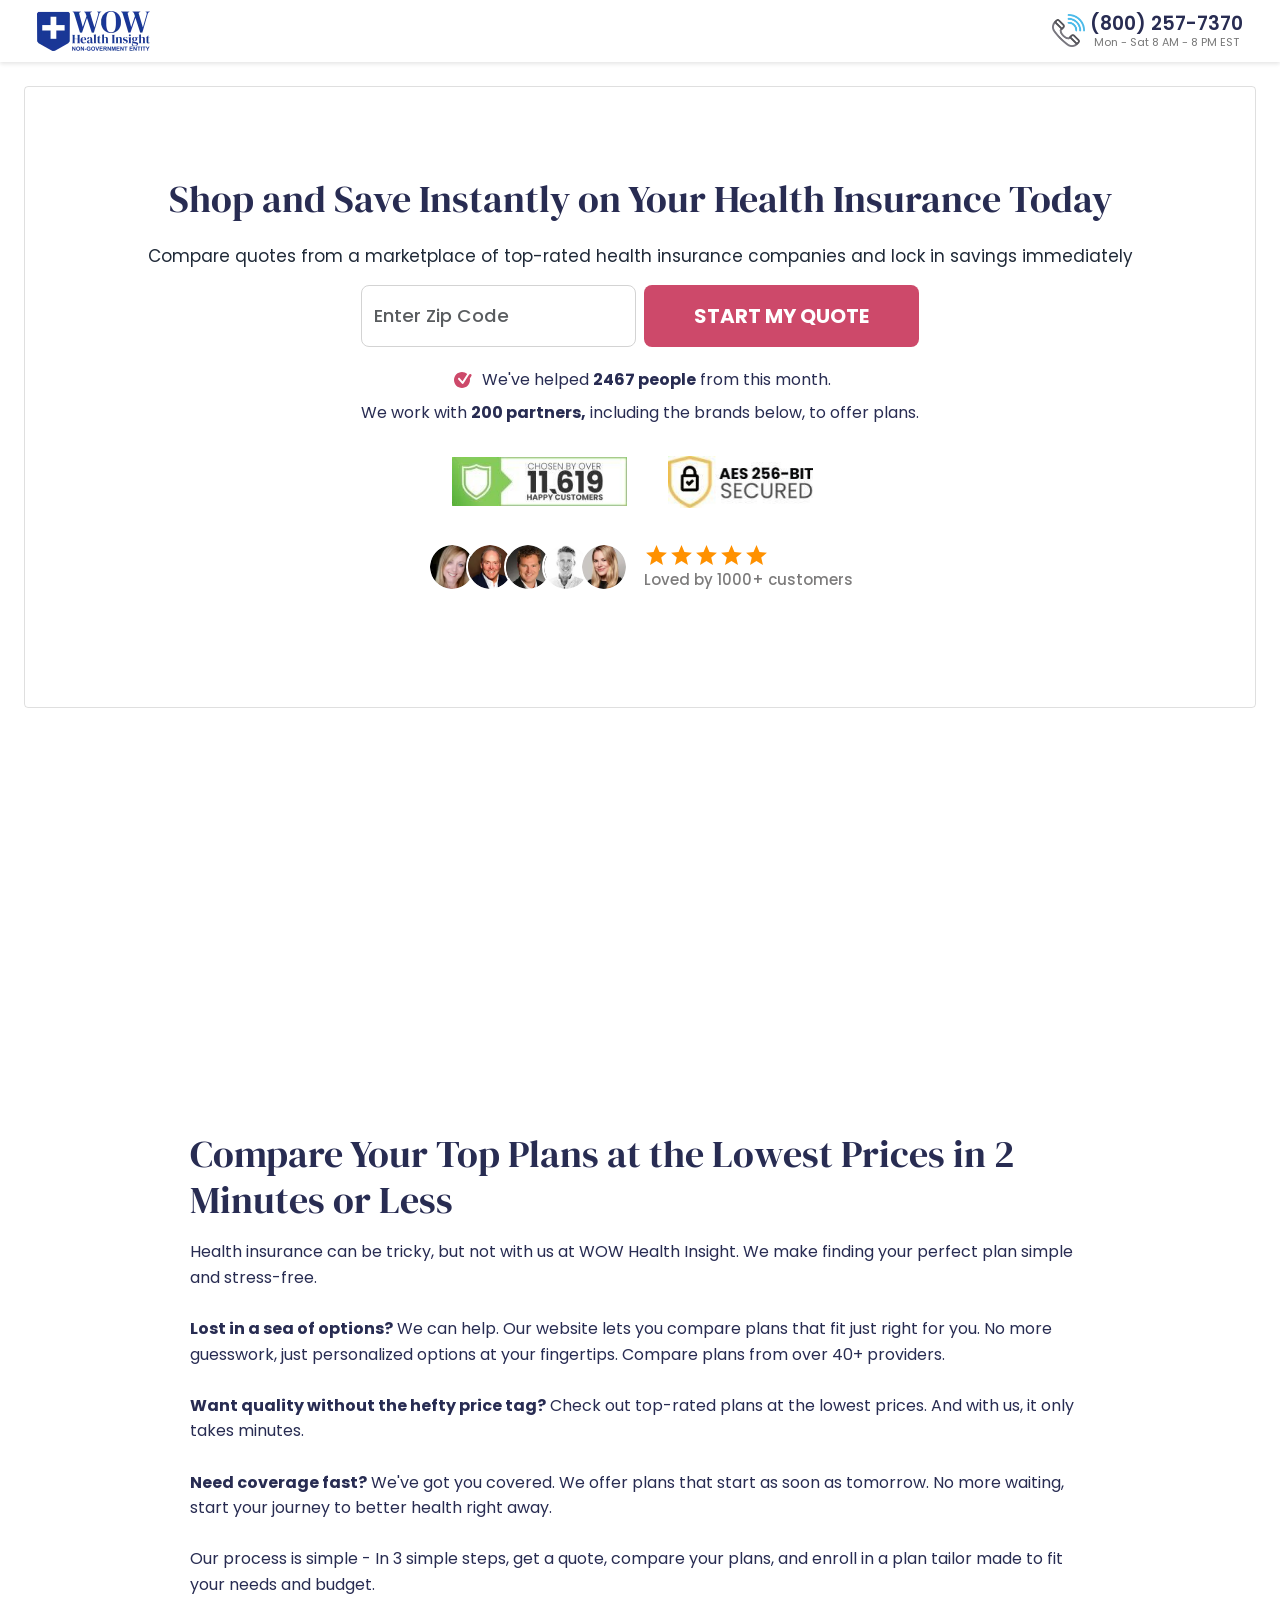
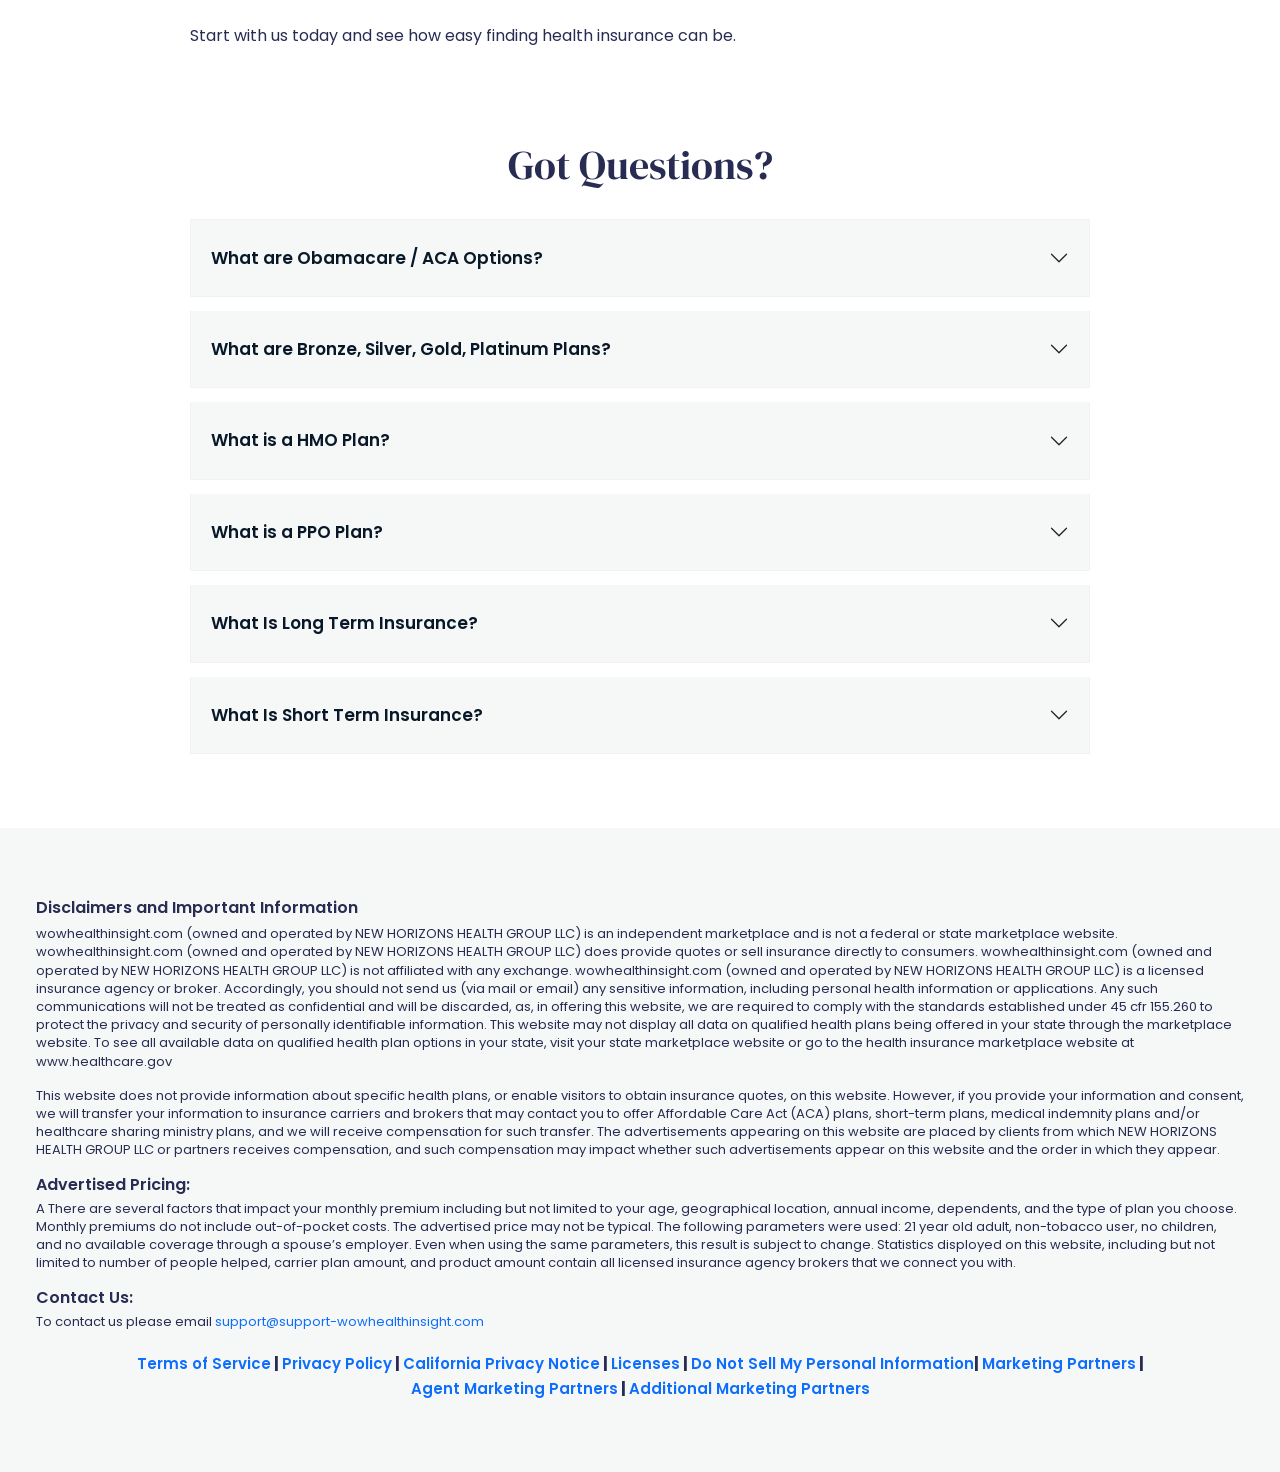
==== index.html @ 087c418a "updated mobile deisgn" ====
<!DOCTYPE html>
<html class="no-js" lang="">
  <head>
    <meta charset="utf-8" />
    <meta http-equiv="x-ua-compatible" content="ie=edge" />
    <title>Wow Health Insight</title>
    <meta name="description" content="" />
    <meta name="viewport" content="width=device-width, initial-scale=1" />
    <!-- Favicons -->
    <link rel="icon" type="image/x-icon" href="/images/favicon.webp" />
    <link href="/images/favicon.webp" rel="apple-touch-icon" />
    <!-- <base href="/"> -->

    <link
      href="https://cdn.jsdelivr.net/npm/bootstrap@5.3.0/dist/css/bootstrap.min.css"
      rel="stylesheet"
      integrity="sha384-9ndCyUaIbzAi2FUVXJi0CjmCapSmO7SnpJef0486qhLnuZ2cdeRhO02iuK6FUUVM"
      crossorigin="anonymous"
    />
    <link rel="stylesheet" href="./assets/css/bootstrap.min.css" />
    <link rel="stylesheet" href="./style4_minified.css" />
    <link rel="preconnect" href="https://fonts.googleapis.com" />
    <link rel="preconnect" href="https://fonts.gstatic.com" crossorigin />

    <link href="https://fonts.cdnfonts.com/css/montserrat" rel="stylesheet" />

    <style>
      .bg-light {
        background-color: #f6f8f7 !important;
      }
      .border-s-light {
        border: 1px solid rgba(0, 0, 0, 0.125);
        border-radius: 0.25rem !important;
      }
      #zipcode {
        font-size: 1.15rem;
      }
    </style>

    <script>
      (function (w, d, s, l, i) {
        w[l] = w[l] || [];
        w[l].push({ "gtm.start": new Date().getTime(), event: "gtm.js" });
        var f = d.getElementsByTagName(s)[0],
          j = d.createElement(s),
          dl = l != "dataLayer" ? "&l=" + l : "";
        j.async = true;
        j.src = "https://www.googletagmanager.com/gtm.js?id=" + i + dl;
        f.parentNode.insertBefore(j, f);
      })(window, document, "script", "dataLayer", "GTM-P7ZK2JB");
    </script>

    <script>
      var head = document.head;
      var script = document.createElement("script");
      script.type = "text/javascript";
      script.src =
        "https://t.wowhealthinsight.com/v1/lst/universal-script?ph=38334f4769723ac39348d829b8d0f9c703c3cbf5177397e4d1a3617d947b7907&tag=!clicked&ref_url=" +
        encodeURI(document.URL);
      head.appendChild(script);
    </script>
  </head>

  <body>
    <header class="nav-header">
      <div class="container-fluid">
        <div class="nav-logo">
          <img src="assets/img/logo/logo.webp" alt="" />
        </div>
        <!-- /.nav-logo -->

        <a href="tel:8002577370" class="phone-flex">
          <img
            src="assets/img/users/phone-call.webp"
            class="phon-logo"
            alt="phone"
          />
          <div class="clltxt">
            <span> (800) 257-7370 </span>
            <p>Mon - Sat 8 AM - 8 PM EST</p>
          </div>
          <!-- /.clltxt --> </a
        ><!-- /.phone-flex -->
      </div>
      <!-- /.container -->
    </header>
    <!-- /.nav-header -->

    <div
      class="alert alert-primary text-center mb-0 mobi-alrt"
      id="imagecheck"
      style="display: none"
    >
      <div class="row">
        <div class="col-md-12 col-sm-12">
          <span id="headlineimage"></span>
        </div>
        <div class="col-md-12 col-sm-12">
          <img
            id="providerimagealert"
            style="max-width: 150px; padding-top: 10px"
          />
        </div>
      </div>
    </div>
    <!-- /.alert -->

    <!-- Hero Section -->
    <div class="hero-area-wrapper">
      <section
        class="hero-area border-s-light m-4 sm:m-10 p-6 sm:p-10 rounded-2xl md:py-6 md:mt-4 md:mx-32"
      >
        <div class="container">
          <div class="col gx-0 align-items-center justify-content-center">
            <div class="col-lg-12">
              <div class="d-none">
                <div class="mob-google">
                  <div class="star-flex">
                    <svg
                      xmlns="http://www.w3.org/2000/svg"
                      xmlns:xlink="http://www.w3.org/1999/xlink"
                      aria-hidden="true"
                      role="img"
                      class="iconify iconify--ic"
                      width="100%"
                      height="100%"
                      preserveAspectRatio="xMidYMid meet"
                      viewBox="0 0 24 24"
                    >
                      <path
                        fill="currentColor"
                        d="M12 17.27L18.18 21l-1.64-7.03L22 9.24l-7.19-.61L12 2L9.19 8.63L2 9.24l5.46 4.73L5.82 21L12 17.27z"
                      ></path>
                    </svg>
                    <svg
                      xmlns="http://www.w3.org/2000/svg"
                      xmlns:xlink="http://www.w3.org/1999/xlink"
                      aria-hidden="true"
                      role="img"
                      class="iconify iconify--ic"
                      width="100%"
                      height="100%"
                      preserveAspectRatio="xMidYMid meet"
                      viewBox="0 0 24 24"
                    >
                      <path
                        fill="currentColor"
                        d="M12 17.27L18.18 21l-1.64-7.03L22 9.24l-7.19-.61L12 2L9.19 8.63L2 9.24l5.46 4.73L5.82 21L12 17.27z"
                      ></path>
                    </svg>
                    <svg
                      xmlns="http://www.w3.org/2000/svg"
                      xmlns:xlink="http://www.w3.org/1999/xlink"
                      aria-hidden="true"
                      role="img"
                      class="iconify iconify--ic"
                      width="100%"
                      height="100%"
                      preserveAspectRatio="xMidYMid meet"
                      viewBox="0 0 24 24"
                    >
                      <path
                        fill="currentColor"
                        d="M12 17.27L18.18 21l-1.64-7.03L22 9.24l-7.19-.61L12 2L9.19 8.63L2 9.24l5.46 4.73L5.82 21L12 17.27z"
                      ></path>
                    </svg>
                    <svg
                      xmlns="http://www.w3.org/2000/svg"
                      xmlns:xlink="http://www.w3.org/1999/xlink"
                      aria-hidden="true"
                      role="img"
                      class="iconify iconify--ic"
                      width="100%"
                      height="100%"
                      preserveAspectRatio="xMidYMid meet"
                      viewBox="0 0 24 24"
                    >
                      <path
                        fill="currentColor"
                        d="M12 17.27L18.18 21l-1.64-7.03L22 9.24l-7.19-.61L12 2L9.19 8.63L2 9.24l5.46 4.73L5.82 21L12 17.27z"
                      ></path>
                    </svg>
                    <svg
                      xmlns="http://www.w3.org/2000/svg"
                      xmlns:xlink="http://www.w3.org/1999/xlink"
                      aria-hidden="true"
                      role="img"
                      class="iconify iconify--ic"
                      width="100%"
                      height="100%"
                      preserveAspectRatio="xMidYMid meet"
                      viewBox="0 0 24 24"
                    >
                      <path
                        fill="currentColor"
                        d="M12 17.27L18.18 21l-1.64-7.03L22 9.24l-7.19-.61L12 2L9.19 8.63L2 9.24l5.46 4.73L5.82 21L12 17.27z"
                      ></path>
                    </svg>
                  </div>
                  <!-- /.star-flex -->
                  <p>Top Level Service</p>
                </div>
                <!-- /.mob-google -->
              </div>
              <!-- /.d-lg-none -->

              <div class="hero-left">
                <h1 id="headerText" class="text-center"></h1>

                <p class="sub-text text-center" id="subHeader"></p>

                <form
                  onSubmit="return false;"
                  class="col-md-6 col-sm-12D mx-auto"
                >
                  <div class="form-con rounded">
                    <input
                      type="text"
                      class="form-control input-fil"
                      placeholder="Enter Zip Code"
                      id="zipcode"
                    />
                    <button class="btn-action" type="button" id="button1">
                      <span class="desktop-only"> START MY QUOTE </span>
                      <span class="mobile-only"> Lock in Savings Today </span>
                      <svg
                        class="mobile-only"
                        width="24"
                        height="24"
                        viewBox="0 0 24 24"
                        fill="none"
                        xmlns="http://www.w3.org/2000/svg"
                      >
                        <path
                          d="M9 18L15 12L9 6"
                          stroke="#fff"
                          stroke-width="2"
                          stroke-linecap="round"
                          stroke-linejoin="round"
                        ></path>
                      </svg>
                    </button>
                  </div>
                  <!-- /.form-con -->
                </form>
                <div class="mobile-only text-center">
                  <p class="mb-3" style="font-size: 17px; font-weight: 500">
                    speak directly with a licensed agent
                  </p>
                  <a
                    class="globalFooter__telephoneNum w-100"
                    href="tel:8002577370"
                    style="max-width: 100%; background: #e67f38"
                  >
                    <svg
                      class="globalFooter__phoneCallIcon"
                      width="24"
                      height="25"
                      viewBox="0 0 24 25"
                      fill="white"
                      xmlns="http://www.w3.org/2000/svg"
                    >
                      <g clip-path="url(#clip0_1672_1533)">
                        <path
                          d="M8.22976 5.72673C8.70273 6.53527 8.6757 6.85868 8.00003 7.50551C7.44597 8.04453 6.79733 8.51618 6.22976 9.04173C5.41895 9.79636 5.28381 10.1871 5.81084 11.1574C6.29733 12.0737 6.86489 12.9901 7.5676 13.7447C9.40543 15.766 11.5271 17.4909 13.8514 18.9597C14.7703 19.5392 15.1622 19.4583 15.8649 18.6229C16.3108 18.0973 16.7298 17.5313 17.1757 17.0058C17.8514 16.2107 18.2568 16.1434 19.1487 16.6689C20.4595 17.437 21.7838 18.2051 23.0811 18.9732C24.0676 19.5527 24.1757 19.8626 23.7568 20.9407C22.8784 23.245 20.3379 24.8486 17.7973 24.7138C15.5406 24.606 13.5271 23.7436 11.6352 22.5982C7.66219 20.186 4.28381 17.1405 2.02706 13.017C1.10814 11.3326 0.500029 9.54032 0.12165 7.66722C-0.37835 5.10686 0.689218 3.23375 2.6757 1.77839C3.28381 1.3337 3.09462 1.46845 3.86489 0.915953C4.35138 0.565588 5.16219 0.71382 5.55408 1.34717C8.22976 5.72673 8.22976 5.72673 8.22976 5.72673Z"
                        ></path>
                      </g>
                      <defs>
                        <clipPath id="clip0_1672_1533">
                          <rect
                            width="24"
                            height="24"
                            fill="white"
                            transform="translate(0 0.727295)"
                          ></rect>
                        </clipPath>
                      </defs>
                    </svg>
                    <span class="js-medicare-swap-inline" style="display: none"
                      >1&nbsp;</span
                    >
                    (800) 257-7370
                  </a>
                </div>

                <div class="desktop-only text-center">
                  <div
                    class="d-flex flex-column justify-content-center align-items-center gap-2 md-gap-0 mt-2 mb-2 md-mt-8"
                  >
                    <div
                      class="d-flex justify-content-center align-items-center gap-2"
                    >
                      <svg
                        xmlns="http://www.w3.org/2000/svg"
                        x="0px"
                        y="0px"
                        width="24"
                        height="24"
                        viewBox="0 0 72 72"
                      >
                        <path
                          d="M62.991,18.668c1.854,1.2,2.386,3.677,1.186,5.531l-4.642,7.173C59.829,32.872,60,34.415,60,36	c0,13.25-10.75,24-24,24S12,49.25,12,36s10.75-24,24-24c5.99,0,11.46,2.2,15.67,5.83L37.48,39.76l-8.15-9.33	c-1.09-1.25-2.98-1.38-4.23-0.29c-1.25,1.09-1.38,2.98-0.29,4.23l10.76,12.34c0.58,0.65,1.4,1.03,2.26,1.03	c0.08,0,0.15-0.01,0.22-0.01c0.94-0.07,1.79-0.57,2.3-1.36l17.11-26.516C58.66,17.998,61.135,17.467,62.991,18.668z"
                          fill="#CD496A"
                        ></path>
                      </svg>
                      <span class="md-block mobile-size">
                        We've helped <b>2467 people</b> from this month.
                      </span>
                    </div>
                    <div class="d-md-block d-lg-block d-none">
                      <p>
                        We work with
                        <b class="text-gray-800">200 partners,</b> including the
                        brands below, to offer plans.
                      </p>
                    </div>
                  </div>

                  <!-- /.single-flex -->
                </div>
                <!-- /.why-ch -->

                <!-- /.avatar-flex -->
              </div>
              <!-- /.hero-left -->
            </div>
            <!-- /.col-lg-6 -->

            <div class="col-lg-12 mt-3 d-block container-view" style="">
              <div class="row gy-2 px-10 justify-content-center">
                <div class="col-md-3 col-sm-6 mobile-view">
                  <div class="simple-card">
                    <div
                      onclick="openQuestionPage()"
                      class="card-single cursor-pointer"
                    >
                      <img src="./images/hero/badge-1.jpeg" alt="" />
                    </div>
                  </div>
                </div>
                <!-- /.col-lg-6 -->
                <div class="col-md-3 col-sm-6 mobile-view">
                  <div class="simple-card">
                    <div
                      onclick="openQuestionPage()"
                      class="card-single cursor-pointer"
                    >
                      <img src="./images/hero/badge-2.jpeg" alt="" />
                    </div>
                  </div>
                </div>
                <!-- /.col-lg-6 -->
                <!-- <div class="col-md-3 col-sm-4 mobile-view">
                <div class="simple-card">
                  <div
                    onclick="openQuestionPage()"
                    class="card-single cursor-pointer"
                  >
                    <img src="assets/img/hero/united.webp" alt="" />
                  </div>
                </div>
              </div> -->
                <!-- /.col-lg-6 -->
                <!-- <div class="col-md-3 col-sm-4 mobile-view">
                <div class="simple-card">
                  <div
                    onclick="openQuestionPage()"
                    class="card-single cursor-pointer"
                  >
                    <img src="assets/img/hero/cigna-logo.svg" alt="" />
                  </div>
                </div>
              </div> -->
                <!-- /.col-lg-6 -->
              </div>
              <!-- /.row -->
            </div>
            <div class="avatar-flex">
              <div class="avatar-img">
                <img src="assets/img/users/1.webp" alt="" />
                <img src="assets/img/users/2.webp" alt="" />
                <img src="assets/img/users/3.webp" alt="" />
                <img src="assets/img/users/4.webp" alt="" />
                <img src="assets/img/users/5.webp" alt="" />
              </div>
              <!-- /.avatar-img -->
              <div class="rate-flex">
                <div class="star-flex">
                  <svg
                    xmlns="http://www.w3.org/2000/svg"
                    xmlns:xlink="http://www.w3.org/1999/xlink"
                    aria-hidden="true"
                    role="img"
                    class="iconify iconify--ic"
                    width="100%"
                    height="100%"
                    preserveAspectRatio="xMidYMid meet"
                    viewBox="0 0 24 24"
                  >
                    <path
                      fill="currentColor"
                      d="M12 17.27L18.18 21l-1.64-7.03L22 9.24l-7.19-.61L12 2L9.19 8.63L2 9.24l5.46 4.73L5.82 21L12 17.27z"
                    ></path>
                  </svg>
                  <svg
                    xmlns="http://www.w3.org/2000/svg"
                    xmlns:xlink="http://www.w3.org/1999/xlink"
                    aria-hidden="true"
                    role="img"
                    class="iconify iconify--ic"
                    width="100%"
                    height="100%"
                    preserveAspectRatio="xMidYMid meet"
                    viewBox="0 0 24 24"
                  >
                    <path
                      fill="currentColor"
                      d="M12 17.27L18.18 21l-1.64-7.03L22 9.24l-7.19-.61L12 2L9.19 8.63L2 9.24l5.46 4.73L5.82 21L12 17.27z"
                    ></path>
                  </svg>
                  <svg
                    xmlns="http://www.w3.org/2000/svg"
                    xmlns:xlink="http://www.w3.org/1999/xlink"
                    aria-hidden="true"
                    role="img"
                    class="iconify iconify--ic"
                    width="100%"
                    height="100%"
                    preserveAspectRatio="xMidYMid meet"
                    viewBox="0 0 24 24"
                  >
                    <path
                      fill="currentColor"
                      d="M12 17.27L18.18 21l-1.64-7.03L22 9.24l-7.19-.61L12 2L9.19 8.63L2 9.24l5.46 4.73L5.82 21L12 17.27z"
                    ></path>
                  </svg>
                  <svg
                    xmlns="http://www.w3.org/2000/svg"
                    xmlns:xlink="http://www.w3.org/1999/xlink"
                    aria-hidden="true"
                    role="img"
                    class="iconify iconify--ic"
                    width="100%"
                    height="100%"
                    preserveAspectRatio="xMidYMid meet"
                    viewBox="0 0 24 24"
                  >
                    <path
                      fill="currentColor"
                      d="M12 17.27L18.18 21l-1.64-7.03L22 9.24l-7.19-.61L12 2L9.19 8.63L2 9.24l5.46 4.73L5.82 21L12 17.27z"
                    ></path>
                  </svg>
                  <svg
                    xmlns="http://www.w3.org/2000/svg"
                    xmlns:xlink="http://www.w3.org/1999/xlink"
                    aria-hidden="true"
                    role="img"
                    class="iconify iconify--ic"
                    width="100%"
                    height="100%"
                    preserveAspectRatio="xMidYMid meet"
                    viewBox="0 0 24 24"
                  >
                    <path
                      fill="currentColor"
                      d="M12 17.27L18.18 21l-1.64-7.03L22 9.24l-7.19-.61L12 2L9.19 8.63L2 9.24l5.46 4.73L5.82 21L12 17.27z"
                    ></path>
                  </svg>
                </div>
                <!-- /.star-flex -->
                <p>Loved by 1000+ customers</p>
              </div>
              <!-- /.rate-flex -->
            </div>
            <!-- /.col-lg-6 -->
          </div>
          <!-- /.row -->
        </div>
        <!-- /.container -->
      </section>
    </div>
    <!-- /.hero-area -->

    <section class="para">
      <div class="container">
        <div class="row justify-content-center">
          <div class="col-lg-12 mt-5 pt-5">
            <div class="text-sec">
              <h2 id="paragraphHeader"></h2>
              <p id="paragraphs"></p>
            </div>
            <!-- /.text-sec -->
          </div>
          <!-- /.col-lg-11 -->
        </div>
        <!-- /.row -->
      </div>
      <!-- /.container -->
    </section>
    <!-- /.para -->

    <!-- States section -->
    <!-- <section class="hero-area bg-light m-4 para state-list">
      <div class="container text-center">
        <h2 class="paragraphHeader">Click your state below</h2>
        <p class="states-sub-title">To get FREE health plan quotes & save!</p>
        <div class="list-states mt-4 desktop-only">
          <ul class="states-container js-select-state">
            <li data-zip="99501">Alaska</li>
            <li data-zip="85001">Arizona</li>
            <li data-zip="72201">Arkansas</li>
            <li data-zip="35201">Alabama</li>
            <li data-zip="90001">California</li>
            <li data-zip="80123">Colorado</li>
            <li data-zip="06601">Connecticut</li>
            <li data-zip="19801">Delaware</li>
            <li data-zip="32099">Florida</li>
            <li data-zip="30301">Georgia</li>
            <li data-zip="60290">Illinois</li>
            <li data-zip="83701">Idaho</li>
            <li data-zip="46201">Indiana</li>
            <li data-zip="50301">Iowa</li>
            <li data-zip="67201">Kansas</li>
            <li data-zip="40201">Kentucky</li>
            <li data-zip="96813">Hawaii</li>
            <li data-zip="70112">Louisiana</li>
            <li data-zip="04101">Maine</li>
            <li data-zip="21117">Maryland</li>
            <li data-zip="02108">Massachusetts</li>
            <li data-zip="48201">Michigan</li>
            <li data-zip="55401">Minnesota</li>
            <li data-zip="39201">Mississippi</li>
            <li data-zip="66101">Missouri</li>
            <li data-zip="59101">Montana</li>
            <li data-zip="68022">Nebraska</li>
            <li data-zip="89101">Nevada</li>
            <li data-zip="03101">New Hampshire</li>
            <li data-zip="07101">New Jersey</li>
            <li data-zip="10001">New York</li>
            <li data-zip="87101">New Mexico</li>
            <li data-zip="28201">North Carolina</li>
            <li data-zip="58102">North Dakota</li>
            <li data-zip="43085">Ohio</li>
            <li data-zip="73101">Oklahoma</li>
            <li data-zip="97201">Oregon</li>
            <li data-zip="19019">Pennsylvania</li>
            <li data-zip="02901">Rhode Island</li>
            <li data-zip="29201">South Carolina</li>
            <li data-zip="57101">South Dakota</li>
            <li data-zip="37501">Tennessee</li>
            <li data-zip="77001">Texas</li>
            <li data-zip="84101">Utah</li>
            <li data-zip="05401">Vermont</li>
            <li data-zip="23450">Virginia</li>
            <li data-zip="98101">Washington</li>
            <li data-zip="24701">West Virginia</li>
            <li data-zip="53202">Wisconsin</li>
            <li data-zip="82001">Wyoming</li>
          </ul>
        </div>
       <div class="state-wrap mt-3 mobile-only">
          <select
            id="state"
            name="state"
            class="select-state"
            aria-label="Select a State"
            value="PB"
          >
            <option value="" selected="">SELECT YOUR STATE</option>
            <option value="35004">Alabama</option>
            <option value="99501">Alaska</option>
            <option value="85001">Arizona</option>
            <option value="71601">Arkansas</option>
            <option value="90001">California</option>
            <option value="80001">Colorado</option>
            <option value="06001">Connecticut</option>
            <option value="19901">Delaware</option>
            <option value="32003">Florida</option>
            <option value="30002">Georgia</option>
            <option value="96701">Hawaii</option>
            <option value="83201">Idaho</option>
            <option value="60001">Illinois</option>
            <option value="46001">Indiana</option>
            <option value="50001">Iowa</option>
            <option value="66002">Kansas</option>
            <option value="40003">Kentucky</option>
            <option value="70001">Louisiana</option>
            <option value="03901">Maine</option>
            <option value="20601">Maryland</option>
            <option value="01001">Massachusetts</option>
            <option value="48001">Michigan</option>
            <option value="55001">Minnesota</option>
            <option value="38601">Mississippi</option>
            <option value="63001">Missouri</option>
            <option value="59001">Montana</option>
            <option value="68001">Nebraska</option>
            <option value="89001">Nevada</option>
            <option value="03031">New Hampshire</option>
            <option value="07001">New Jersey</option>
            <option value="87001">New Mexico</option>
            <option value="10001">New York</option>
            <option value="27006">North Carolina</option>
            <option value="58001">North Dakota</option>
            <option value="43001">Ohio</option>
            <option value="73001">Oklahoma</option>
            <option value="97001">Oregon</option>
            <option value="15001">Pennsylvania</option>
            <option value="02801">Rhode Island</option>
            <option value="29001">South Carolina</option>
            <option value="57001">South Dakota</option>
            <option value="37010">Tennessee</option>
            <option value="75001">Texas</option>
            <option value="84001">Utah</option>
            <option value="05001">Vermont</option>
            <option value="20101">Virginia</option>
            <option value="98001">Washington</option>
            <option value="24701">West Virginia</option>
            <option value="53001">Wisconsin</option>
            <option value="82001">Wyoming</option>
          </select>
          <span class="select-dropdown-arrow" aria-hidden="true">
            <img
              loading="lazy"
              class="icon-down-arrow"
              src="./images/icon-down-arrow.svg"
              alt="down arrow"
              width="100%"
              height="100%"
            />
          </span>
        </div>
      </div>
    </section> -->

    <!-- CTA section -->
    <!-- <section class="hero-area bg-light m-4 para parax2 cta-section">
      <div class="container d-flex flex-column align-items-center">
        <h2 class="paragraphHeader">To shop over the phone call</h2>
        <div class="cta-btn mt-3">
          <a href="tel:1-844-922-2064">
            <img
              loading="lazy"
              src="./images/phone_white_200x200.gif"
              width="33px"
              height="37px"
              alt="Phone icon for call to action"
            />
            <span class="ringpool">1-844-922-2064</span>
          </a>
        </div>

        <div class="cta-caption mt-3">
          <p>
            <img
              loading="lazy"
              class="wp-image-1033 alignleft me-3"
              src="./images/pulse_120x120.gif"
              alt=""
              width="20"
              height="20"
            />Call for free live assistance
          </p>
        </div>
      </div>
    </section> -->

    <section class="faqs">
      <div class="container">
        <div class="section-title">
          <h2 class="title-color">Got Questions?</h2>
        </div>
        <div class="border-padding">
          <div class="faq-con">
            <div class="accordion" id="accordionExample">
              <div class="accordion-item wow fadeIn" data-wow-delay=".5s">
                <h2 class="accordion-header" id="headingTwo">
                  <button
                    class="accordion-button collapsed"
                    type="button"
                    data-bs-toggle="collapse"
                    data-bs-target="#collapseTwo"
                    aria-expanded="true"
                    aria-controls="collapseTwo"
                    id="accordian2"
                  >
                    What are Obamacare / ACA Options?
                  </button>
                </h2>
                <div
                  id="collapseTwo"
                  class="accordion-collapse collapse"
                  aria-labelledby="headingTwo"
                  data-bs-parent="#accordionExample"
                >
                  <div class="accordion-body">
                    <p>
                      Obamacare, also known as the Affordable Care Act (ACA), is
                      a comprehensive healthcare reform law enacted in March
                      2010, aimed at improving the accessibility, affordability,
                      and quality of healthcare in the United States.
                    </p>
                    <p class="mt-2">
                      The primary goal of the ACA is to provide affordable
                      health insurance coverage to millions of uninsured
                      Americans by offering financial assistance, and
                      implementing consumer protections.
                    </p>
                    <p class="mt-2">
                      Under the ACA, health insurance is available through the
                      Health Insurance Marketplace.
                    </p>
                  </div>
                </div>
              </div>
              <div class="accordion-item wow fadeIn" data-wow-delay=".5s">
                <h2 class="accordion-header" id="headingThree">
                  <button
                    class="accordion-button collapsed"
                    type="button"
                    data-bs-toggle="collapse"
                    data-bs-target="#collapseThree"
                    aria-expanded="true"
                    aria-controls="collapseThree"
                    id="accordian3"
                  >
                    What are Bronze, Silver, Gold, Platinum Plans?
                  </button>
                </h2>
                <div
                  id="collapseThree"
                  class="accordion-collapse collapse"
                  aria-labelledby="headingThree"
                  data-bs-parent="#accordionExample"
                >
                  <div class="accordion-body">
                    <p>
                      These plans are categorized into four different tiers:
                      bronze, silver, gold, and platinum. The bronze, silver,
                      and gold plans offer different levels of coverage and
                      pricing to cater to the diverse needs of consumers.
                    </p>
                    <p class="mt-2">
                      Bronze plans typically have lower monthly premiums but
                      higher out-of-pocket costs, making them a suitable option
                      for those who are relatively healthy and do not expect to
                      use many healthcare services. Silver and gold plans have
                      higher monthly premiums but lower out-of-pocket expenses,
                      making them a better fit for those who anticipate using
                      more healthcare services or have chronic conditions.
                    </p>
                  </div>
                </div>
              </div>
              <div class="accordion-item wow fadeIn" data-wow-delay=".5s">
                <h2 class="accordion-header" id="headingFour">
                  <button
                    class="accordion-button collapsed"
                    type="button"
                    data-bs-toggle="collapse"
                    data-bs-target="#collapseFour"
                    aria-expanded="true"
                    aria-controls="collapseFour"
                    id="accordian4"
                  >
                    What is a HMO Plan?
                  </button>
                </h2>
                <div
                  id="collapseFour"
                  class="accordion-collapse collapse"
                  aria-labelledby="headingFour"
                  data-bs-parent="#accordionExample"
                >
                  <div class="accordion-body">
                    <p>
                      HMOs (Health Maintenance Organizations) are a lower cost
                      alternative to PPOs, offering less flexibility but also
                      lower premiums. HMO members must receive care from
                      doctors, specialists and hospitals that are within the
                      HMO’s network. Unlike a PPO.
                    </p>
                    <p class="mt-2">
                      You select a primary care physician, or PCP, who serves as
                      your primary contact for all of your healthcare needs.
                      They must also be consulted in order to see a specialist.
                    </p>
                  </div>
                </div>
              </div>
              <div class="accordion-item wow fadeIn" data-wow-delay=".5s">
                <h2 class="accordion-header" id="headingFive">
                  <button
                    class="accordion-button collapsed"
                    type="button"
                    data-bs-toggle="collapse"
                    data-bs-target="#collapseFive"
                    aria-expanded="false"
                    aria-controls="collapseFive"
                    id="accordian5"
                  >
                    What is a PPO Plan?
                  </button>
                </h2>
                <div
                  id="collapseFive"
                  class="accordion-collapse collapse"
                  aria-labelledby="headingFive"
                  data-bs-parent="#accordionExample"
                >
                  <div class="accordion-body">
                    <p>
                      One of the most popular options is a Preferred Provider
                      Organization (Also known as PPO). PPO includes individual
                      and family health coverage options.
                    </p>
                    <p class="mt-2">
                      Healthcare is provided by a network of providers who are
                      partnered with the PPO plan and offer a substantial
                      discount to their normal rates. Members can also receive
                      service from providers outside of the network for a higher
                      out-of-pocket cost.
                    </p>
                  </div>
                </div>
              </div>
              <div class="accordion-item wow fadeIn" data-wow-delay=".5s">
                <h2 class="accordion-header" id="headingSix">
                  <button
                    class="accordion-button collapsed"
                    type="button"
                    data-bs-toggle="collapse"
                    data-bs-target="#collapseSix"
                    aria-expanded="false"
                    aria-controls="collapseSix"
                    id="accordian6"
                  >
                    What Is Long Term Insurance?
                  </button>
                </h2>
                <div
                  id="collapseSix"
                  class="accordion-collapse collapse"
                  aria-labelledby="headingSix"
                  data-bs-parent="#accordionExample"
                >
                  <div class="accordion-body">
                    <p>
                      Long term health insurance or long duration insurance
                      refers to health insurance plans that are meant to be held
                      for a long time, typically at least one year or longer.
                    </p>
                    <p class="mt-2">
                      They are a great solution when you have a stable job or
                      situation that you know you'll be in for a long time.
                      There are plans available where rates do not increase for
                      some time.
                    </p>
                  </div>
                </div>
              </div>

              <div class="accordion-item wow fadeIn" data-wow-delay=".5s">
                <h2 class="accordion-header" id="headingSeven">
                  <button
                    class="accordion-button collapsed"
                    type="button"
                    data-bs-toggle="collapse"
                    data-bs-target="#collapseSeven"
                    aria-expanded="false"
                    aria-controls="collapseSeven"
                    id="accordian7"
                  >
                    What Is Short Term Insurance?
                  </button>
                </h2>
                <div
                  id="collapseSeven"
                  class="accordion-collapse collapse"
                  aria-labelledby="headingSeven"
                  data-bs-parent="#accordionExample"
                >
                  <div class="accordion-body">
                    <p>
                      Short term health insurance or limited duration insurance
                      refers to health insurance plans that are temporary,
                      typically several months to a year.
                    </p>
                    <p class="mt-2">
                      They are a great solution when you're between jobs, a
                      recent college graduate, or waiting for group coverage to
                      start. Short term health insurance policies always have a
                      termination date that you choose when you apply.
                    </p>
                  </div>
                </div>
              </div>
            </div>
          </div>
          <!-- /.faq-con -->
        </div>
      </div>
      <!-- /.container -->
    </section>
    <!-- /.faqs -->

    <footer class="main-footer">
      <div class="container-fluid">
        <div class="disc">
          <h4>Disclaimers and Important Information</h4>
          <p class="mb-3 mt-2">
            wowhealthinsight.com (owned and operated by NEW HORIZONS HEALTH
            GROUP LLC) is an independent marketplace and is not a federal or
            state marketplace website. wowhealthinsight.com (owned and operated
            by NEW HORIZONS HEALTH GROUP LLC) does provide quotes or sell
            insurance directly to consumers. wowhealthinsight.com (owned and
            operated by NEW HORIZONS HEALTH GROUP LLC) is not affiliated with
            any exchange. wowhealthinsight.com (owned and operated by NEW
            HORIZONS HEALTH GROUP LLC) is a licensed insurance agency or broker.
            Accordingly, you should not send us (via mail or email) any
            sensitive information, including personal health information or
            applications. Any such communications will not be treated as
            confidential and will be discarded, as, in offering this website, we
            are required to comply with the standards established under 45 cfr
            155.260 to protect the privacy and security of personally
            identifiable information. This website may not display all data on
            qualified health plans being offered in your state through the
            marketplace website. To see all available data on qualified health
            plan options in your state, visit your state marketplace website or
            go to the health insurance marketplace website at www.healthcare.gov
          </p>

          <p>
            This website does not provide information about specific health
            plans, or enable visitors to obtain insurance quotes, on this
            website. However, if you provide your information and consent, we
            will transfer your information to insurance carriers and brokers
            that may contact you to offer Affordable Care Act (ACA) plans,
            short-term plans, medical indemnity plans and/or healthcare sharing
            ministry plans, and we will receive compensation for such transfer.
            The advertisements appearing on this website are placed by clients
            from which NEW HORIZONS HEALTH GROUP LLC or partners receives
            compensation, and such compensation may impact whether such
            advertisements appear on this website and the order in which they
            appear.
          </p>
          <h4 class="mt-3">Advertised Pricing:</h4>
          <p>
            A There are several factors that impact your monthly premium
            including but not limited to your age, geographical location, annual
            income, dependents, and the type of plan you choose. Monthly
            premiums do not include out-of-pocket costs. The advertised price
            may not be typical. The following parameters were used: 21 year old
            adult, non-tobacco user, no children, and no available coverage
            through a spouse’s employer. Even when using the same parameters,
            this result is subject to change. Statistics disployed on this
            website, including but not limited to number of people helped,
            carrier plan amount, and product amount contain all licensed
            insurance agency brokers that we connect you with.
          </p>
          <h4 class="mt-3">Contact Us:</h4>
          <p>
            To contact us please email
            <a
              href="mailto:support@support-wowhealthinsight.com"
              style="display: inline-block"
            >
              support@support-wowhealthinsight.com</a
            >
          </p>

          <div class="footer-links">
            <b
              ><a href="/terms.html">Terms of Service</a> |
              <a href="/privacy.html">Privacy Policy</a> |
              <a href="california.html">California Privacy Notice</a> |
              <a href="licenses.html">Licenses</a> |
              <a href="donotcallme.html">Do Not Sell My Personal Information</a
              >|
              <a href="https://www.quotelab.com/marketing-partners.html"
                >Marketing Partners</a
              >
              |
              <a href="https://www.quotelab.com/agent-marketing-partners.html"
                >Agent Marketing Partners</a
              >
              |
              <a href="additional-partners.html"
                >Additional Marketing Partners</a
              >
            </b>
          </div>
        </div>
        <!-- /.disc -->
      </div>
      <!-- /.container -->
    </footer>
    <!-- /.main-footer -->

    <!-- Modal  popup -->
    <div
      class="modal fade load-modal"
      id="launchModal"
      tabindex="-1"
      aria-hidden="true"
    >
      <div class="modal-dialog modal-dialog-centered">
        <div class="modal-content border-0">
          <button
            type="button"
            class="btn-close"
            data-bs-dismiss="modal"
            aria-label="Close"
          ></button>

          <div class="modal-body">
            <div
              class="row gy-lg-0 gy-3 align-items-center justify-content-center"
            >
              <div class="col-lg-4 col-md-6 col-sm-4 col-5">
                <img
                  src="assets/img/girl-care.webp"
                  class="img-fluid"
                  alt="img"
                />
              </div>
              <!-- /.col-lg-4 -->
              <div class="col-lg-8">
                <h2>Did you find a plan right for you?</h2>
                <a href="tel:+8002577370" class="call-link">
                  <img src="assets/img/users/phone-call.webp" alt="phone" />
                  <span>(800) 257-7370</span>
                </a>
                <p>Connect with our licensed agents to discuss your options.</p>
              </div>
              <!-- /.col-lg-8 -->
            </div>
            <!-- /.row -->
          </div>
          <div class="modal-bot">
            <div
              onclick="openQuestionPage()"
              class="btn-modal"
              style="cursor: pointer"
            >
              THANKS. I'LL CONTINUE ONLINE.
            </div>
          </div>
          <!-- /.modal-bot -->
        </div>
      </div>
    </div>

    <!-- Global Footer -->

    <div class="globalFooter_callContainer js-header-phone">
      <div class="globalFooter__callCta">
        <p>
          <span class="sticky-footer-pulse"></span>
          Speak to an Agent!
        </p>
        <a class="globalFooter__telephoneNum" href="tel:8002577370">
          <svg
            class="globalFooter__phoneCallIcon"
            width="24"
            height="25"
            viewBox="0 0 24 25"
            fill="white"
            xmlns="http://www.w3.org/2000/svg"
          >
            <g clip-path="url(#clip0_1672_1533)">
              <path
                d="M8.22976 5.72673C8.70273 6.53527 8.6757 6.85868 8.00003 7.50551C7.44597 8.04453 6.79733 8.51618 6.22976 9.04173C5.41895 9.79636 5.28381 10.1871 5.81084 11.1574C6.29733 12.0737 6.86489 12.9901 7.5676 13.7447C9.40543 15.766 11.5271 17.4909 13.8514 18.9597C14.7703 19.5392 15.1622 19.4583 15.8649 18.6229C16.3108 18.0973 16.7298 17.5313 17.1757 17.0058C17.8514 16.2107 18.2568 16.1434 19.1487 16.6689C20.4595 17.437 21.7838 18.2051 23.0811 18.9732C24.0676 19.5527 24.1757 19.8626 23.7568 20.9407C22.8784 23.245 20.3379 24.8486 17.7973 24.7138C15.5406 24.606 13.5271 23.7436 11.6352 22.5982C7.66219 20.186 4.28381 17.1405 2.02706 13.017C1.10814 11.3326 0.500029 9.54032 0.12165 7.66722C-0.37835 5.10686 0.689218 3.23375 2.6757 1.77839C3.28381 1.3337 3.09462 1.46845 3.86489 0.915953C4.35138 0.565588 5.16219 0.71382 5.55408 1.34717C8.22976 5.72673 8.22976 5.72673 8.22976 5.72673Z"
              ></path>
            </g>
            <defs>
              <clipPath id="clip0_1672_1533">
                <rect
                  width="24"
                  height="24"
                  fill="white"
                  transform="translate(0 0.727295)"
                ></rect>
              </clipPath>
            </defs>
          </svg>
          <span class="js-medicare-swap-inline" style="display: none"
            >1&nbsp;</span
          >
          (800) 257-7370
        </a>
        <span class="js-medicare-swap-inline" style="display: none"
          >&nbsp;TTY users 711</span
        >
        <i class="globalFooter__stickyFooterButtonShine"></i>
      </div>
    </div>

    <!-- Modal  popup -->

    <script>
      const mouseLeaveListener = (event) => {
        let mouseLeft = localStorage.getItem("mouseleft") || "false";

        if (mouseLeft === "false") {
          var modal = new bootstrap.Modal(
            document.getElementById("launchModal")
          );
          modal.show();
          localStorage.setItem("mouseleft", "true");
        } else {
          return;
        }
      };
      document.addEventListener("mouseleave", mouseLeaveListener);
    </script>

    <script
      src="https://cdn.jsdelivr.net/npm/bootstrap@5.3.0/dist/js/bootstrap.bundle.min.js"
      integrity="sha384-geWF76RCwLtnZ8qwWowPQNguL3RmwHVBC9FhGdlKrxdiJJigb/j/68SIy3Te4Bkz"
      crossorigin="anonymous"
    ></script>

    <script>
      //Open question 1

      const openQuestionPage = () => {
        window.open("q1.html");
        window.location.href = "offer.html";
      };
    </script>
    <script src="./scripts/landingv3.js" type="module"></script>

    <noscript>
      <iframe
        src="https://www.googletagmanager.com/ns.html?id=GTM-P7ZK2JB"
        height="0"
        width="0"
        style="display: none; visibility: hidden"
      >
      </iframe>
    </noscript>

    <script type="module">
      var previousPageURL = document.referrer;
      var currentPageURL = window.location.href;
      console.log(window.location.href);
      if (previousPageURL.indexOf("?") !== -1) {
        var previousPageQueryString = previousPageURL.split("?")[1];
        currentPageURL += "?" + previousPageQueryString;
        console.log("url replaced");
      }
      window.history.replaceState({}, "", currentPageURL);
    </script>
  </body>
</html>
---- style4_minified.css ----
@import url("https://fonts.googleapis.com/css2?family=Montserrat:ital,wght@0,100..900;1,100..900&display=swap");
@import url("https://fonts.googleapis.com/css2?family=DM+Serif+Display:ital@0;1&display=swap");
@import url("https://fonts.googleapis.com/css2?family=Poppins:ital,wght@0,100;0,200;0,300;0,400;0,500;0,600;0,700;0,800;0,900;1,100;1,200;1,300;1,400;1,500;1,600;1,700;1,800;1,900&display=swap");
.footer-links a,
.phone-flex,
a,
a:focus,
a:hover {
  text-decoration: none;
}
body,
h1,
h2,
h3,
h4,
h5,
h6 {
  color: #282c52;
  font-weight: 400;
}
*,
p {
  margin: 0;
}
.footer-links a,
a,
i,
span {
  display: inline-block;
}
.cursor-pointer,
.glow-on-hover {
  cursor: pointer;
}
@font-face {
  font-family: hpr;
  src: url("hpr.woff") format("woff");
}
.nav-header {
  padding: 11px 25px;
  -webkit-box-shadow: 0 2px 4px 0 rgba(0, 0, 0, 0.1);
  box-shadow: 0 2px 4px 0 rgba(0, 0, 0, 0.1);
}
.nav-header .container-fluid {
  display: -webkit-box;
  display: -ms-flexbox;
  display: flex;
  -webkit-box-align: center;
  -ms-flex-align: center;
  align-items: center;
  -webkit-box-pack: justify;
  -ms-flex-pack: justify;
  justify-content: space-between;
}
.nav-header .nav-logo img {
  height: 40px;
}
.phone-flex {
  display: -webkit-box;
  display: -ms-flexbox;
  display: flex;
  -webkit-box-align: center;
  -ms-flex-align: center;
  align-items: center;
}
.phone-flex .phon-logo {
  height: 33px;
  margin-right: 5px;
}
.phone-flex .clltxt {
  line-height: 1.2;
  text-align: center;
}
.phone-flex .clltxt span {
  font-size: 19px;
  font-weight: 600;
  color: #282c52;
}
.phone-flex .clltxt p {
  font-size: 11px;
  color: #777;
}
.main-footer h4,
body {
  font-size: 16px;
  font-family: 
  /* "Montserrat",  */ "Poppins", sans-serif;
}
.main-footer {
  padding: 70px 24px;
  background-color: #f6f8f7;
}
.main-footer h4 {
  font-weight: 600;
  margin-bottom: 5px;
}
.main-footer p {
  font-size: 13px;
  line-height: 1.4;
}
.footer-links {
  padding-top: 20px;
  text-align: center;
}
.footer-links a {
  font-weight: 600;
  font-size: 15px;
}
::-moz-selection {
  color: #282c52;
  background: rgba(205, 73, 106, 0.6);
}
::selection {
  color: #282c52;
  background: rgba(205, 73, 106, 0.6);
}
body {
  font-style: normal;
  line-height: 1.6;
}
.font-desktop,
h1,
h2,
h3,
h4,
h5,
h6 {
  font-family: 
  /* "montserrat",  */ "DM Serif Display", serif;
}
* {
  padding: 0;
  -webkit-box-sizing: border-box;
  box-sizing: border-box;
}
section {
  overflow: hidden;
}
a:hover {
  color: #cd496a;
}
audio,
img,
svg,
video {
  vertical-align: middle;
}
h1,
h2,
h3,
h4,
h5,
h6 {
  margin: 0;
}
h1 a,
h2 a,
h3 a,
h4 a,
h5 a,
h6 a {
  color: inherit;
}
.load-modal {
  border: 0;
}
.load-modal .modal-dialog {
  max-width: 600px;
  position: relative;
  margin-left: auto;
  margin-right: auto;
}
.load-modal .btn-close {
  position: absolute;
  top: 10px;
  right: 10px;
  z-index: 9;
  font-size: 10px;
  -webkit-box-shadow: none;
  box-shadow: none;
  -webkit-box-shadow: 0 0 12px rgba(0, 0, 0, 0.15);
  box-shadow: 0 0 12px rgba(0, 0, 0, 0.15);
  background-color: #fff;
  padding: 5px;
  border-radius: 2px;
  border: 2px solid red;
  opacity: 1;
}
.load-modal .modal-body {
  background-color: #f6f8f7;
  border: 0;
  padding-bottom: 0;
}
.load-modal .modal-body h2 {
  font-size: 23px;
  margin-bottom: 16px;
}
.load-modal .modal-body p {
  font-size: 16px;
  line-height: 1.5;
}
.load-modal .modal-body .call-link {
  display: -webkit-inline-box;
  display: -ms-inline-flexbox;
  display: inline-flex;
  -webkit-box-align: center;
  -ms-flex-align: center;
  align-items: center;
  font-size: 22px;
  font-weight: 600;
  color: #cd496a;
  margin-bottom: 10px;
}
.load-modal .modal-body .call-link img {
  height: 32px;
  margin-right: 4px;
}
.load-modal .modal-bot {
  padding: 25px 25px 23px;
  display: block;
  background-color: #fff;
}
.load-modal .btn-modal {
  display: block;
  width: 100%;
  max-width: 300px;
  margin-left: auto;
  margin-right: auto;
  background-color: #cd496a;
  color: #fff;
  font-size: 16px;
  font-weight: 500;
  text-align: center;
  padding: 12px 16px;
  -webkit-transition: 0.2s ease-in;
  transition: 0.2s ease-in;
}
.avatar-flex,
.avatar-flex .avatar-img,
.hero-area .mob-google,
.hero-area .mob-google .star-flex {
  display: -webkit-box;
  display: -ms-flexbox;
}
.load-modal .btn-modal:hover {
  background-color: #c23559;
  color: #fff;
}
.hero-area-wrapper {
  min-height: 100vh;
}
.hero-area {
  padding: 100px 0;
  border-radius: 22px;
}
.container-view {
  height: 100px;
  overflow: hidden;
}
@media only screen and (max-width: 1399px) {
  .hero-area {
    padding: 90px 0;
  }
}
@media only screen and (max-width: 1199px) {
  .hero-area {
    padding: 80px 0;
  }
}
@media only screen and (max-width: 991px) {
  .nav-header {
    padding: 10px;
  }
  .nav-header .nav-logo img {
    height: 35px;
  }
  .phone-flex .phon-logo {
    margin-right: 0;
    height: 30px;
  }
  .main-footer {
    padding: 50px 14px;
  }
  .load-modal .modal-body {
    text-align: center;
    padding-bottom: 14px;
  }
  .hero-area {
    padding: 100px 0;
    text-align: center;
  }
}
@media only screen and (max-width: 767px) {
  .nav-header {
    padding: 10px 5px;
  }
  .nav-header .nav-logo img {
    height: 34px;
  }
  .phone-flex .phon-logo {
    height: 27px;
  }
  /* .phone-flex .clltxt {
    display: none;
  } */
  .main-footer {
    padding-left: 5px;
    padding-right: 5px;
  }
  body {
    font-size: 15px;
    line-height: 1.5;
  }
  .load-modal .modal-dialog {
    max-width: 350px;
  }
  .hero-area-wrapper {
    min-height: 80vh;
  }
  .hero-area {
    padding: 20px 0;
    /* height: 80vh; */
  }
  .hero-area {
    padding-left: 0px !important;
    padding-right: 0px !important;
    margin-right: 0px !important;
    margin-left: 0px !important;
  }
  .container-view {
    height: 60px;
    overflow: hidden;
  }
}
.hero-area h1 {
  font-size: 40px;
  font-weight: 700;
  margin-bottom: 20px;
}
@media only screen and (max-width: 1299px) {
  .hero-area h1,
  .para .text-sec h2 {
    /* font-size: 48px;
    font-weight: 700;
    color: #1f2937; */
    font-size: 38px;
    font-weight: 400;
  }
}
@media only screen and (max-width: 991px) {
  .hero-area h1 {
    font-size: 35px;
  }
}
@media only screen and (max-width: 767px) {
  .hero-area h1 {
    font-size: 33px;
  }
}
.hero-area .sub-text {
  /* font-size: 20px;
  font-weight: 600;   */
  font-size: 17px;
  font-weight: 400;
  color: #1f2937;
}
@media only screen and (max-width: 767px) {
  .hero-area .sub-text {
    font-size: 16px;
  }
}
.hero-area .mob-text {
  font-size: 20px;
  font-weight: 600;
  color: #282c52;
}
.hero-area .mob-google {
  display: flex;
  -webkit-box-pack: center;
  -ms-flex-pack: center;
  justify-content: center;
  margin-bottom: 10px;
  margin-top: 20px;
}
.hero-area .mob-google .star-flex {
  display: flex;
  margin-right: 7px;
}
.hero-area .mob-google .star-flex svg {
  letter-spacing: -4px;
  width: 20px;
}
.avatar-flex .star-flex svg path,
.hero-area .mob-google .star-flex svg path {
  fill: #ff9100;
}
.hero-area .mob-google p {
  font-size: 14px;
  color: #7d7c7c;
}
.avatar-flex {
  display: flex;
  justify-content: center;
  margin-bottom: 25px;
}
.avatar-flex .avatar-img {
  display: flex;
  -webkit-box-align: center;
  -ms-flex-align: center;
  align-items: center;
  justify-content: center;
  margin-right: 16px;
}
.form-con,
.form-con .btn-action,
.why-ch {
  display: -webkit-box;
  display: -ms-flexbox;
}
.avatar-flex .avatar-img img {
  margin-left: -10px;
  border: 2px solid #fff;
  width: 48px;
  height: 48px;
  border-radius: 50%;
}
.avatar-flex .avatar-img img:first-child {
  margin-left: 0;
}
.avatar-flex .rate-flex p {
  font-size: 15px;
  font-weight: 500;
  color: #7d7c7c;
}
.avatar-flex .star-flex {
  letter-spacing: -6px;
}
.avatar-flex .star-flex svg {
  width: 25px;
}
.form-con {
  display: flex;
  /* -webkit-box-shadow: 0 0 12px rgba(0, 0, 0, 0.15);
  box-shadow: 0 0 12px rgba(0, 0, 0, 0.15); */
  margin-top: 15px;
  margin-bottom: 20px;
}
.font-desktop,
.para .text-sec h2 {
  margin-bottom: 16px;
  font-weight: 400;
}
.form-con .input-fil {
  width: 50%;
  height: 62px;
  border: 1px solid lightgray;
  border-radius: 0;
  -webkit-box-shadow: none;
  box-shadow: none;
  font-weight: 500;
  border-radius: 8px;
  margin-right: 8px;
}
.form-con .btn-action {
  display: flex;
  text-align: center;
  -webkit-box-pack: center;
  -ms-flex-pack: center;
  justify-content: center;
  -webkit-box-align: center;
  -ms-flex-align: center;
  align-items: center;
  width: 50%;
  height: 62px;
  outline: 0;
  border: 0;
  border-radius: 0;
  background-color: #cd496a;
  color: #fff;
  -webkit-transition: 0.2s ease-in;
  transition: 0.2s ease-in;
  padding: 0 16px;
  border-radius: 8px;
}
.form-con .btn-action span,
.prefer-box .pulse span {
  font-size: 20px;
  font-weight: 700;
}
@media only screen and (max-width: 767px) {
  .form-con .btn-action span,
  .prefer-box .pulse span {
    font-size: 16px;
  }
  .form-con .btn-action span,
  .prefer-box .pulse span {
    font-size: 14px;
    font-weight: 700;
  }
}
.form-con .btn-action svg {
  margin-left: 5px;
  -webkit-transition: 0.2s ease-in;
  transition: 0.2s ease-in;
}
.card-single,
.link-sec .btn-opt {
  -webkit-transition: 0.2s ease-in;
  width: 100%;
  text-decoration: none;
}
.form-con .btn-action:hover {
  background-color: #d45e7c;
  color: #fff;
}
.form-con .btn-action:hover svg {
  -webkit-transform: translateX(3px);
  transform: translateX(3px);
}
.why-ch {
  display: flex;
  -webkit-box-align: center;
  -ms-flex-align: center;
  align-items: center;
  margin-left: -8px;
  margin-right: -8px;
}
.card-single,
.why-ch .single-flex {
  display: -webkit-box;
  display: -ms-flexbox;
}
.why-ch .single-flex {
  margin-left: 8px;
  margin-right: 8px;
  display: flex;
  -webkit-box-align: center;
  -ms-flex-align: center;
  align-items: center;
}
.big-btn,
.faqs .faq-con,
.para .text-sec,
.plan-box,
.plan-box .girl-care-pic,
.plan-box-2 {
  margin-left: auto;
  margin-right: auto;
}
.why-ch .single-flex img {
  height: 24px;
  margin-right: 6px;
}
.why-ch .single-flex span {
  font-size: 15px;
  color: #7d7c7c;
  font-weight: 500;
}
@media only screen and (max-width: 767px) {
  .hero-area .mob-text {
    font-size: 17px;
  }
  .why-ch .single-flex {
    -webkit-box-orient: vertical;
    -webkit-box-direction: normal;
    -ms-flex-direction: column;
    flex-direction: column;
  }
  .why-ch .single-flex span {
    font-size: 13px;
  }
}
.card-single {
  display: flex;
  -webkit-box-align: center;
  -ms-flex-align: center;
  align-items: center;
  /* border: 2px solid #ccc; */
  padding: 30px 30px;
  height: 80px;
  border-radius: 8px;
  /* -webkit-box-shadow: 0 0 12px rgba(0, 0, 0, 0.05);
  box-shadow: 0 0 12px rgba(0, 0, 0, 0.05); */
  -webkit-box-pack: center;
  -ms-flex-pack: center;
  justify-content: center;
  transition: 0.2s ease-in;
}
.card-single img {
  width: 175px;
  height: 52px;
  -o-object-fit: contain;
  object-fit: contain;
  mix-blend-mode: multiply;
}
@media only screen and (min-width: 1024px) {
  .px-10 {
    padding-left: 15%;
    padding-right: 15%;
  }
}
.simple-card {
  /* width: 160px !important; */
  height: 100px !important;
  -o-object-fit: contain;
  object-fit: contain;
}
@media only screen and (max-width: 991px) {
  .avatar-flex {
    -webkit-box-orient: vertical;
    -webkit-box-direction: normal;
    -ms-flex-direction: column;
    flex-direction: column;
    -webkit-box-align: center;
    -ms-flex-align: center;
    align-items: center;
    margin-bottom: 5px;
    margin-top: 25px;
  }
  .avatar-flex .avatar-img {
    margin-right: 0;
  }
  .avatar-flex .rate-flex p {
    font-size: 14px;
    margin-top: 4px;
  }
  .avatar-flex .star-flex {
    margin-top: 7px;
    margin-bottom: 2px;
  }
  .form-con {
    -webkit-box-orient: vertical;
    -webkit-box-direction: normal;
    -ms-flex-direction: column;
    flex-direction: column;
    -webkit-box-shadow: none;
    box-shadow: none;
    -webkit-box-align: center;
    -ms-flex-align: center;
    align-items: center;
    margin-top: 24px;
    margin-bottom: 30px;
  }
  .form-con .input-fil {
    width: 100%;
    max-width: 300px;
    height: 48px;
    margin-right: 0px;
  }
  .form-con .btn-action {
    width: 100%;
    max-width: 300px;
    height: 48px;
    -webkit-box-pack: center;
    -ms-flex-pack: center;
    justify-content: center;
    margin-top: 10px;
  }
  .why-ch {
    -webkit-box-pack: center;
    -ms-flex-pack: center;
    justify-content: center;
  }
  .card-single img {
    width: 120px;
    height: 50px;
  }
}
@media only screen and (max-width: 767px) {
  .mobile-view {
    width: auto !important;
  }
  .simple-card {
    max-width: 150px !important;
    min-width: 73px !important;
    height: 100px !important;
    -o-object-fit: contain;
    object-fit: contain;
  }
  .card-single img {
    width: 90px;
    height: 40px;
  }
}
.card-single:hover {
  background-color: #ccc;
}
.font-desktop {
  font-size: 30px;
}
.para {
  padding-top: 50px;
  padding-bottom: 50px;
}
.parax2 {
  padding-top: 60px;
  padding-bottom: 60px;
}
.faqs .faq-con,
.para .text-sec {
  max-width: 900px;
}
.para .text-sec h2 {
  font-size: 38px;
  color: #282c52;
}
@media only screen and (max-width: 767px) {
  .para {
    padding-top: 40px;
    padding-bottom: 40px;
  }
  .para .text-sec h2 {
    font-size: 33px;
    margin-bottom: 12px;
  }
}
.para .text-sec p {
  margin-bottom: 12px;
}
.faqs {
  padding-top: 30px;
  padding-bottom: 60px;
}
.faqs .section-title {
  text-align: center;
}
.faqs .section-title h2 {
  font-size: 40px;
  font-weight: 400;
  margin-bottom: 30px;
}
@media only screen and (max-width: 767px) {
  .faqs {
    padding-top: 17px;
    padding-bottom: 40px;
  }
  .faqs .section-title h2 {
    font-size: 33px;
    margin-bottom: 20px;
  }
}
.faqs .faq-con .accordion-item {
  overflow: hidden;
  border-color: #f2f2f2;
  border-radius: 0;
  margin-bottom: 14px;
}
.globalFooter__bottomText .globalFooter__termsAndPrivacy:first-child,
.plan-box-2 ul li:last-child {
  margin-bottom: 0;
}
.faqs .faq-con .accordion-item .accordion-header .accordion-button {
  background-color: #f6f8f7;
  color: #081828;
  font-family: Poppins, sans-serif;
  font-size: 17px;
  font-weight: 600;
  border-radius: 0;
  padding-top: 28px;
  padding-bottom: 28px;
}
.faqs .faq-con .accordion-item .accordion-header .accordion-button:focus {
  -webkit-box-shadow: none;
  box-shadow: none;
}
.faqs .faq-con .accordion-item .accordion-header .accordion-button:hover {
  color: #2042e3;
}
.faqs
  .faq-con
  .accordion-item
  .accordion-header
  .accordion-button:not(.collapsed) {
  color: #2042e3;
  border: 0;
  -webkit-box-shadow: none;
  box-shadow: none;
}
.faqs .faq-con .accordion-item .accordion-body {
  padding-top: 0;
  background-color: #f6f8f7;
}
.faqs .faq-con .accordion-item .accordion-body p {
  font-size: 15px;
  color: #727272;
}
.faqs .faq-con .accordion-item .accordion-body p span {
  display: inline-block;
  color: #081828;
}
.link-sec {
  background-color: #f6f8f7;
  padding: 60px 0;
}
.link-sec .btn-opt {
  display: block;
  text-align: center;
  border: 1px solid #000;
  color: #000;
  font-size: 15px;
  font-weight: 500;
  padding: 8px 6px;
  border-radius: 5px;
  transition: 0.2s ease-in;
}
.plan-box-2 .q-bnt,
.prefer-box .btn-gid {
  font-weight: 600;
  color: #fff;
  text-align: center;
}
.link-sec .btn-opt:hover {
  background-color: #cd496a;
  color: #fff;
  border-color: #cd496a;
}
.link-sec .section-title {
  text-align: center;
  margin-bottom: 40px;
}
.link-sec .section-title h2 {
  font-size: 40px;
  margin-bottom: 6px;
}
.link-sec .section-title p {
  font-size: 20px;
  font-weight: 500;
}
.pres {
  padding: 60px 0;
}
.prefer-box .care-img {
  max-width: 100%;
}
.prefer-box .care-text h3 {
  font-size: 40px;
  margin-bottom: 12px;
}
@media only screen and (max-width: 1199px) {
  .link-sec .section-title h2 {
    font-size: 37px;
  }
  .prefer-box .care-text h3 {
    font-size: 35px;
  }
}
.prefer-box .care-text p {
  font-size: 22px;
  margin-bottom: 27px;
}
.prefer-box .btn-gid {
  display: -webkit-inline-box;
  display: -ms-inline-flexbox;
  display: inline-flex;
  -webkit-box-align: center;
  -ms-flex-align: center;
  align-items: center;
  background-color: #cd496a;
  padding: 12px 26px;
  border-radius: 4px;
  font-size: 17px;
}
.big-btn,
.plan-box-2 ul li,
.prefer-box .pulse {
  display: -webkit-box;
  display: -ms-flexbox;
}
.prefer-box .btn-gid img {
  height: 38px;
}
.prefer-box .pulse {
  display: flex;
  -webkit-box-align: center;
  -ms-flex-align: center;
  align-items: center;
  padding-top: 20px;
}
.prefer-box .pulse img {
  height: 20px;
  margin-right: 5px;
}
.award-con {
  padding-top: 40px;
  padding-bottom: 120px;
}
@media only screen and (max-width: 991px) {
  .link-sec .section-title {
    margin-bottom: 30px;
  }
  .prefer-box .care-img {
    display: block;
    width: 100%;
    max-width: 350px;
    margin-left: auto;
    margin-right: auto;
  }
  .prefer-box .care-text p {
    font-size: 20px;
    margin-bottom: 20px;
  }
  .prefer-box .pulse {
    -webkit-box-pack: center;
    -ms-flex-pack: center;
    justify-content: center;
  }
  .award-con {
    padding-bottom: 80px;
  }
}
.plans {
  padding-top: 40px;
  padding-bottom: 50px;
}
@media only screen and (max-width: 767px) {
  .faqs .faq-con .accordion-item .accordion-header .accordion-button {
    font-size: 15px;
    padding-top: 20px;
    padding-bottom: 20px;
  }
  .faqs .faq-con .accordion-item .accordion-body p {
    font-size: 14px;
  }
  .link-sec,
  .pres {
    padding: 40px 0;
  }
  .link-sec .section-title h2 {
    font-size: 34px;
    margin-bottom: 4px;
  }
  .link-sec .section-title p {
    font-size: 18px;
  }
  .prefer-box {
    text-align: center;
  }
  .prefer-box .care-img {
    max-width: 300px;
  }
  .prefer-box .care-text h3 {
    font-size: 30px;
    margin-bottom: 8px;
  }
  .prefer-box .care-text p {
    font-size: 16px;
  }
  .prefer-box .btn-gid {
    padding: 10px 20px;
    font-size: 16px;
  }
  .prefer-box .pulse {
    padding-top: 15px;
  }
  .award-con {
    padding-top: 25px;
    padding-bottom: 50px;
  }
  .plans {
    padding-top: 30px;
    padding-bottom: 40px;
  }
}
.plan-box {
  width: 100%;
  max-width: 850px;
  border-radius: 10px;
  padding: 30px;
  background-color: #fff;
  border: 2px solid #eee;
  -webkit-box-shadow: 0 0 12px rgba(0, 0, 0, 0.05);
  box-shadow: 0 0 12px rgba(0, 0, 0, 0.05);
}
.plan-box .grey-box {
  background-color: #f6f8f7;
  border-radius: 8px;
  padding: 15px;
}
.plan-box .p-title {
  font-size: 36px;
  border-radius: 10px;
}
@media only screen and (max-width: 991px) {
  .plan-box {
    text-align: center;
    padding: 25px;
  }
  .plan-box .p-title {
    font-size: 28px;
    margin-top: 4px;
  }
}
@media only screen and (max-width: 767px) {
  .plan-box .p-title {
    font-size: 25px;
  }
}
.plan-box .girl-care-pic {
  display: block;
  width: 200px;
  height: 200px;
  border-radius: 100%;
  border: 1px solid #e1e1e1;
  padding-top: 3px;
}
.plan-box .alert-warn {
  text-align: center;
  background-color: #f8e092;
  padding: 20px;
  margin: 25px 0;
  border-radius: 8px;
}
@media only screen and (max-width: 767px) {
  .plan-box .alert-warn {
    margin: 20px 0;
  }
}
.plan-box .alert-warn span {
  line-height: 1.5;
  font-size: 18px;
}
@media only screen and (max-width: 767px) {
  .plan-box .alert-warn span {
    font-size: 17px;
  }
}
.plan-box h5 {
  font-size: 20px;
}
.big-btn {
  display: flex;
  max-width: 270px;
  text-decoration: none;
  -webkit-box-align: center;
  -ms-flex-align: center;
  align-items: center;
  -webkit-box-pack: center;
  -ms-flex-pack: center;
  justify-content: center;
  text-align: center;
  background-color: #1faef7;
  color: #fff;
  padding: 10px 15px;
  border-radius: 7px;
  margin-top: 25px;
  -webkit-transition: 0.2s ease-in;
  transition: 0.2s ease-in;
}
.big-btn:hover {
  background-color: #1397d9;
  color: #fff;
}
.big-btn img {
  height: 50px;
  position: relative;
  left: 3px;
}
.big-btn p {
  font-weight: 500;
  font-size: 17px;
}
.plan-box-2 {
  width: 100%;
  max-width: 750px;
  border-radius: 10px;
  padding: 30px 30px 40px;
  background-color: #f6f8f7;
}
@media only screen and (max-width: 767px) {
  .mobile-size {
    font-size: 11px;
    line-height: 14px;
    text-align: center;
  }
  .plan-box h5 {
    font-size: 18px;
  }
  .plan-box-2 {
    max-width: 400px;
  }
}
@media only screen and (max-width: 482px) {
  .load-modal .modal-body h2 {
    font-size: 20px;
    margin-bottom: 10px;
  }
  .hero-area .sub-text,
  .load-modal .modal-body p {
    font-size: 15px;
  }
  .hero-area,
  .para {
    padding-left: 10px;
    padding-right: 10px;
  }
  .hero-area h1 {
    font-size: 26px;
    margin-bottom: 10px;
  }
  .why-ch .single-flex span {
    font-size: 12px;
  }
  .card-single {
    padding: 22px 10px;
    height: 55px !important;
  }
  .card-single img {
    width: 142px;
    height: 42px;
  }
  .para .text-sec h2 {
    font-size: 24px;
    margin-bottom: 8px;
  }
  .faqs .section-title h2 {
    font-size: 28px;
  }
  .link-sec .btn-opt,
  .plan-box .alert-warn span {
    font-size: 14px;
  }
  .mobi-alrt {
    padding: 10px;
    font-size: 13px;
    border-radius: 0;
  }
  .plans {
    padding-top: 20px;
    padding-bottom: 30px;
  }
  .plan-box {
    padding: 15px;
  }
  .plan-box .p-title {
    font-size: 22px;
  }
  .plan-box .girl-care-pic {
    width: 150px;
    height: 150px;
  }
  .plan-box .alert-warn {
    padding: 10px;
    margin: 15px 0;
  }
  .big-btn {
    padding: 6px 15px;
    margin-top: 16px;
  }
  .big-btn p {
    font-size: 16px;
  }
  .plan-box-2 {
    padding: 20px 20px 25px;
    max-width: 320px;
  }
}
.plan-box-2 .award-pic {
  height: 80px;
  margin-bottom: 4px;
}
.plan-box-2 h5 {
  font-size: 27px;
  margin-bottom: 16px;
  text-align: center;
}
.plan-box-2 ul {
  list-style: none;
  margin: 0;
  padding: 0;
}
.plan-box-2 ul li {
  display: flex;
  line-height: 1.5;
  margin-bottom: 8px;
}
.plan-box-2 ul img {
  height: 15px;
  min-width: 20px;
  position: relative;
  top: 6px;
  margin-right: 4px;
}
.plan-box-2 .q-bnt {
  display: block;
  width: 100%;
  background-color: #cd496a;
  font-size: 15px;
  padding: 13px 15px;
  border-radius: 5px;
  margin-top: 30px;
  -webkit-transition: 0.2s;
  transition: 0.2s;
}
.plan-box-2 .q-bnt:hover {
  background-color: #b23151;
  color: #fff;
}
@media only screen and (max-width: 767px) {
  .plan-box-2 .award-pic {
    height: 60px;
    margin-bottom: 1px;
  }
  .plan-box-2 h5 {
    font-size: 22px;
    margin-bottom: 12px;
  }
  .plan-box-2 .q-bnt {
    margin-top: 22px;
  }
}
[class*="hpr-"] {
  line-height: 1em;
}
[class*="hpr-"]:before {
  display: inline-block;
  font-family: hpr;
  font-style: normal;
  font-weight: 400;
  line-height: 1;
  -webkit-font-smoothing: antialiased;
  -moz-osx-font-smoothing: grayscale;
}
.hpr-phone:before {
  content: "\0052";
}
.button-8-new-color {
  background: #1cb0f6;
  border-radius: 3px;
  border: 0;
  color: #fff;
  cursor: pointer;
  display: inline-block;
  font-family: -apple-system, system-ui, "Segoe UI", "Liberation Sans",
    sans-serif;
  font-size: 25px;
  font-weight: 400;
  line-height: 1.5;
  margin: 0;
  outline: 0;
  padding: 20px 40px;
  position: relative;
  text-align: center;
  text-decoration: none;
}
.globalFooter__linkText,
.globalFooter__links a:hover {
  text-decoration: underline;
}
.globalFooter {
  padding: 15px 0;
  color: #555;
  border-top: 1px solid #aaa;
}
.globalFooter__links a {
  font-family: Roboto Slab, sans-serif;
  text-decoration: none;
  margin: 0 5px;
  font-weight: 700;
}
.globalFooter__copyright {
  font-family: Roboto Slab, sans-serif;
  font-size: 16px;
  font-weight: 700;
  padding: 0 10px 10px;
  line-height: 1.7;
}
.globalFooter__links {
  text-align: center;
  font-size: 14px;
  padding-top: 0;
  padding-bottom: 20px;
}
.globalFooter__address {
  display: block;
}
.globalFooter {
  background-color: var(--secondary-color);
  color: var(--footer-text);
  font-size: 16px;
  padding-top: 15px;
  padding-bottom: 80px;
  font-family: Montserrat, sans-serif;
  font-style: normal;
}
.globalFooter__upperSection {
  margin-top: 32px;
}
.globalFooter__termsAndPrivacy {
  display: flex;
  flex-direction: column;
  margin-bottom: 24px;
}
.globalFooter__termsAndPrivacy--compressed {
  font-size: 13px;
  text-align: center;
  display: none;
}
.globalFooter__linkText {
  font-weight: 700;
  color: var(--footer-text);
  white-space: nowrap;
}
.globalFooter__labelText {
  display: flex;
  flex-direction: row;
  color: var(--footer-text);
  font-weight: 700;
  font-size: 16px;
  line-height: 125%;
  text-decoration: none;
}
.globalFooter__telephoneNum,
.globalFooter__telephoneNum:hover,
.globalFooter__telephoneNumSmall {
  color: #ecf7f8;
  text-decoration: none;
}
.globalFooter__termsAndPrivacy a:hover {
  color: #fff;
  text-decoration: underline;
}
.globalFooter__icon {
  margin-right: 8px;
  width: 16px;
  height: 20px;
  flex-shrink: 0;
  fill: var(--footer-text);
}
.globalFooter__callCta,
.globalFooter_callContainer {
  width: 100%;
  height: 113px;
}
.globalFooter_callContainer {
  width: 100%;
}
.globalFooter__callCta {
  display: flex;
  flex-direction: column;
  justify-content: center;
  align-items: center;
  gap: 4px;
  position: fixed;
  width: 100%;
  left: 0;
  bottom: 0;
  background: var(--primary-color);
  z-index: 10;
}
.globalFooter__callCta p {
  margin: 0;
}
.globalFooter__telephoneNum {
  font-weight: 700;
  font-size: 20px;
  line-height: 20px;
  text-align: center;
}
.sticky-footer-medicare-hours {
  font-weight: 400;
  font-size: 13px;
  line-height: 13px;
}
.globalFooter__telephoneNumSmall {
  font-size: 16px;
}
.globalFooter__telephoneNumSmall:hover {
  text-decoration: underline;
  color: #fff;
}
.globalFooter__copyrightText {
  text-align: center;
}
.globalFooter__phoneScarcity {
  font-size: 16px;
  font-weight: 400;
}
.globalFooter__phoneScarcityTime {
  font-weight: 700;
  color: #174bc9;
}
@keyframes pulse {
  0% {
    box-shadow: 0 0 0 0 rgba(57, 181, 74, 0.4);
  }
  70% {
    box-shadow: 0 0 0 10px rgba(57, 181, 74, 0);
  }
  to {
    box-shadow: 0 0 0 0 rgba(57, 181, 74, 0);
  }
}
.sticky-footer-pulse {
  display: inline-block;
  margin-right: 8px;
  width: 11px;
  height: 11px;
  border-radius: 50%;
  background: #39b54a;
  box-shadow: 0 0 0 rgba(57, 181, 74, 0.4);
  animation: 2s infinite pulse;
}
.globalFooter__callCta {
  display: flex;
  background-color: #fff;
  color: #000;
  font-family: Nunito, sans-serif;
  font-style: normal;
  font-weight: 700;
  font-size: 18px;
  line-height: 25px;
  text-align: center;
  box-shadow: 0 0 12px rgba(0, 0, 0, 0.2);
}
.globalFooter__telephoneNum {
  display: flex;
  flex-direction: row;
  justify-content: center;
  align-items: center;
  padding: 12px 8px;
  width: calc(100% - 24px);
  max-width: 351px;
  height: 56px;
  background: 0 0/600% #cd496a;
  box-shadow: 0 4px 10px rgba(0, 0, 0, 0.1);
  border-radius: 5px;
  background-image: linear-gradient(-45deg, #cd496a, #cd496a, #d00f3f, #ce637e);
  border: 2px solid;
}
.btn2,
.glow-on-hover {
  width: 300px;
  height: 80px;
  font-size: 30px;
  text-align: center;
  line-height: 80px;
}
@media (min-width: 768px) {
  .globalFooter__callCta,
  .globalFooter_callContainer,
  .zipFooter__phoneHeadline {
    display: none;
  }
}
.btn2 {
  color: rgba(255, 255, 255, 0.9);
  background: linear-gradient(-45deg, #eb5252, #fd2f21, #f19113, #ff7300);
  background-size: 600%;
  border-radius: 0;
  animation: 8s linear infinite forwards anime;
  position: absolute;
  margin-top: -70px;
  z-index: -1;
  filter: blur(30px);
  opacity: 0.8;
}
@keyframes anime {
  0%,
  100% {
    background-position: 0 50%;
  }
  50% {
    background-position: 100% 50%;
  }
}
.glow-on-hover {
  outline: 0;
  color: #fff;
  position: relative;
  z-index: 0;
  background-image: linear-gradient(-45deg, #eb5252, #fd2f21, #f19113, #ff7300);
  background-size: 600%;
  border: 2px solid;
  animation: 4s linear infinite forwards anime;
}

.state-list ul {
  font-size: 18px;
  font-weight: 700;
  list-style-type: none;
  -moz-column-count: 5;
  column-count: 5;
  -moz-column-gap: 25px;
  column-gap: 25px;
  margin: 0;
  padding: 0;
}
.state-list ul li {
  border: 1px inset gray;
  margin-bottom: 4px;
  display: flex;
  justify-content: center;
  padding: 10px 0;
  font-family: "Montserrat", Sans-Serif;
  font-size: 13px;
  font-weight: 600;
  text-align: center;
  border-radius: 4px;
  color: #1c2b33;
  border: 1px solid #9da0a3;
  margin-bottom: 16px;
  cursor: pointer;
}
.state-list ul li:hover {
  background: #cd496a;
  color: #fff;
}

.state-list ul li:nth-child(1) {
  margin-top: 0px;
}
#statesSelect {
  width: 220px;
  height: 32px;
  text-align: center;
  border-radius: 4px;
  color: #1c2b33;
  border: 1px solid #9da0a3;
}
.state-wrap {
  position: relative;
}
.select-state {
  position: relative;
  padding: 1.1em 2em;
  color: #9da0a3;
  margin-bottom: 10px;
  width: 100%;
  font-size: 18px;
  line-height: 21px;
  border: 1px solid rgba(157, 160, 163, 0.4);
  background-color: #fff;
  text-align: center;
  border-radius: 6px;
  -webkit-appearance: none;
  -moz-appearance: none;
  appearance: none;
  text-align: left;
}
.select-dropdown-arrow {
  position: absolute;
  top: 24%;
  right: 24px;
  pointer-events: none;
  font-size: 16px;
  color: #1c2b33;
  z-index: 1000;
}
.select-state:focus-visible {
  outline: #cf3d62 auto 1px !important;
}
@media (min-width: 768px) {
  .list-states {
    padding: 0% 10%;
  }
}
@media (max-width: 768px) {
  .state-list {
    display: block !important;
  }
  .state-list ul {
    -moz-column-count: 3 !important;
    column-count: 3 !important;
  }
}
@media (max-width: 468px) {
  .state-list ul {
    -moz-column-count: 2 !important;
    column-count: 2 !important;
  }
}

/* CTA Section */
.cta-section {
  /* background: url(/assets/img/male_agent.png); */
  background-color: #f6f8f7;
  background-repeat: no-repeat;
  background-position: 76px 100%;
}
@media (max-width: 1100px) {
  .cta-section {
    background: none;
  }
}
@media (max-width: 768px) {
  #zipcode {
    border-radius: 0px;
    border-color: #cd496a;
    font-size: 1rem !important;
  }
  .form-con .btn-action {
    margin-top: 0px;
    border-radius: 0px;
    justify-content: left;
  }
  .border-s-light {
    border: 0 !important;
  }
}
.cta-btn {
  border-radius: 6px;
  width: 273px;
  height: 64px;
  padding: 15px 0;
  background-color: #cd496a;
  text-align: center;
}
.cta-btn span {
  font-family: "Montserrat";
  font-style: normal;
  font-weight: 600;
  font-size: 20px;
  line-height: 30px;
  color: #ffffff;
}

/* responsiveness queries */

.desktop-only {
  display: block !important;
}

@media screen and (max-width: 768px) {
  .desktop-only {
    display: none !important;
  }
}

.mobile-only {
  display: none !important;
}

@media screen and (max-width: 768px) {
  .mobile-only {
    display: block !important;
  }
}
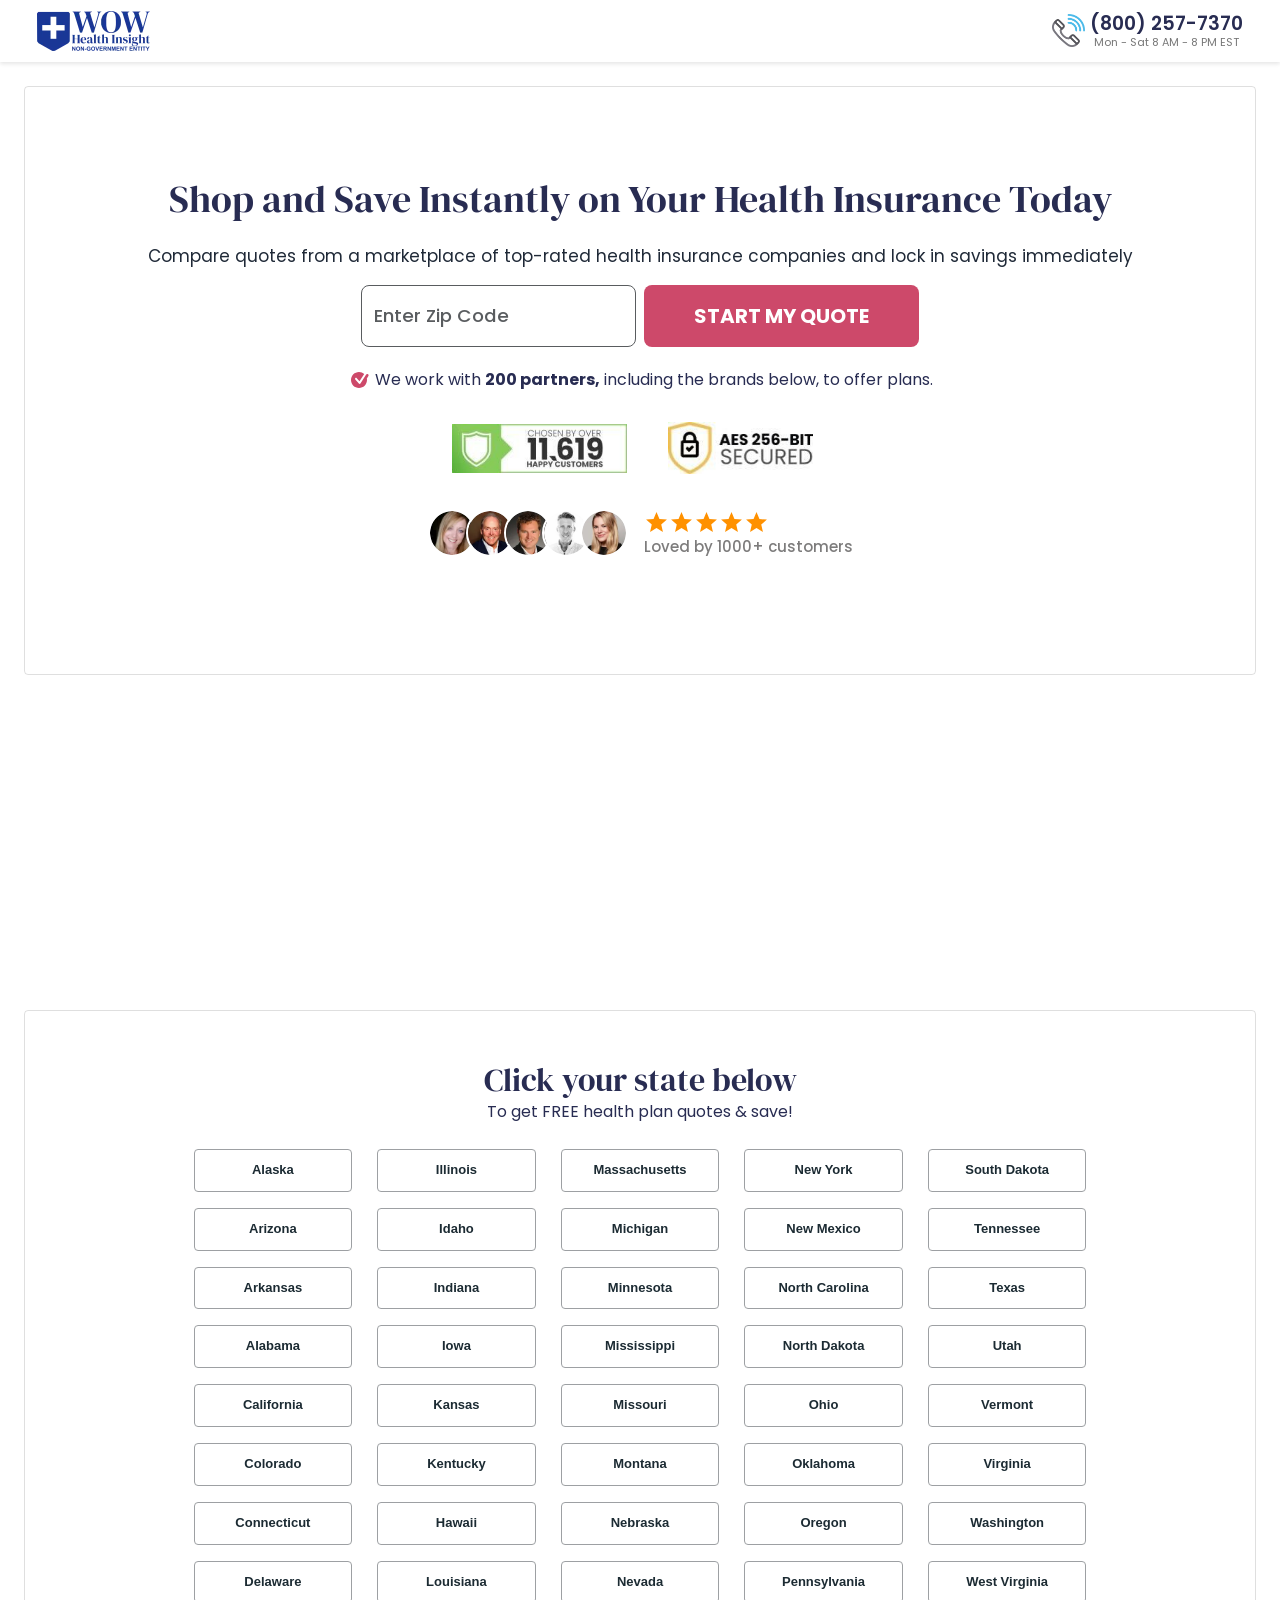
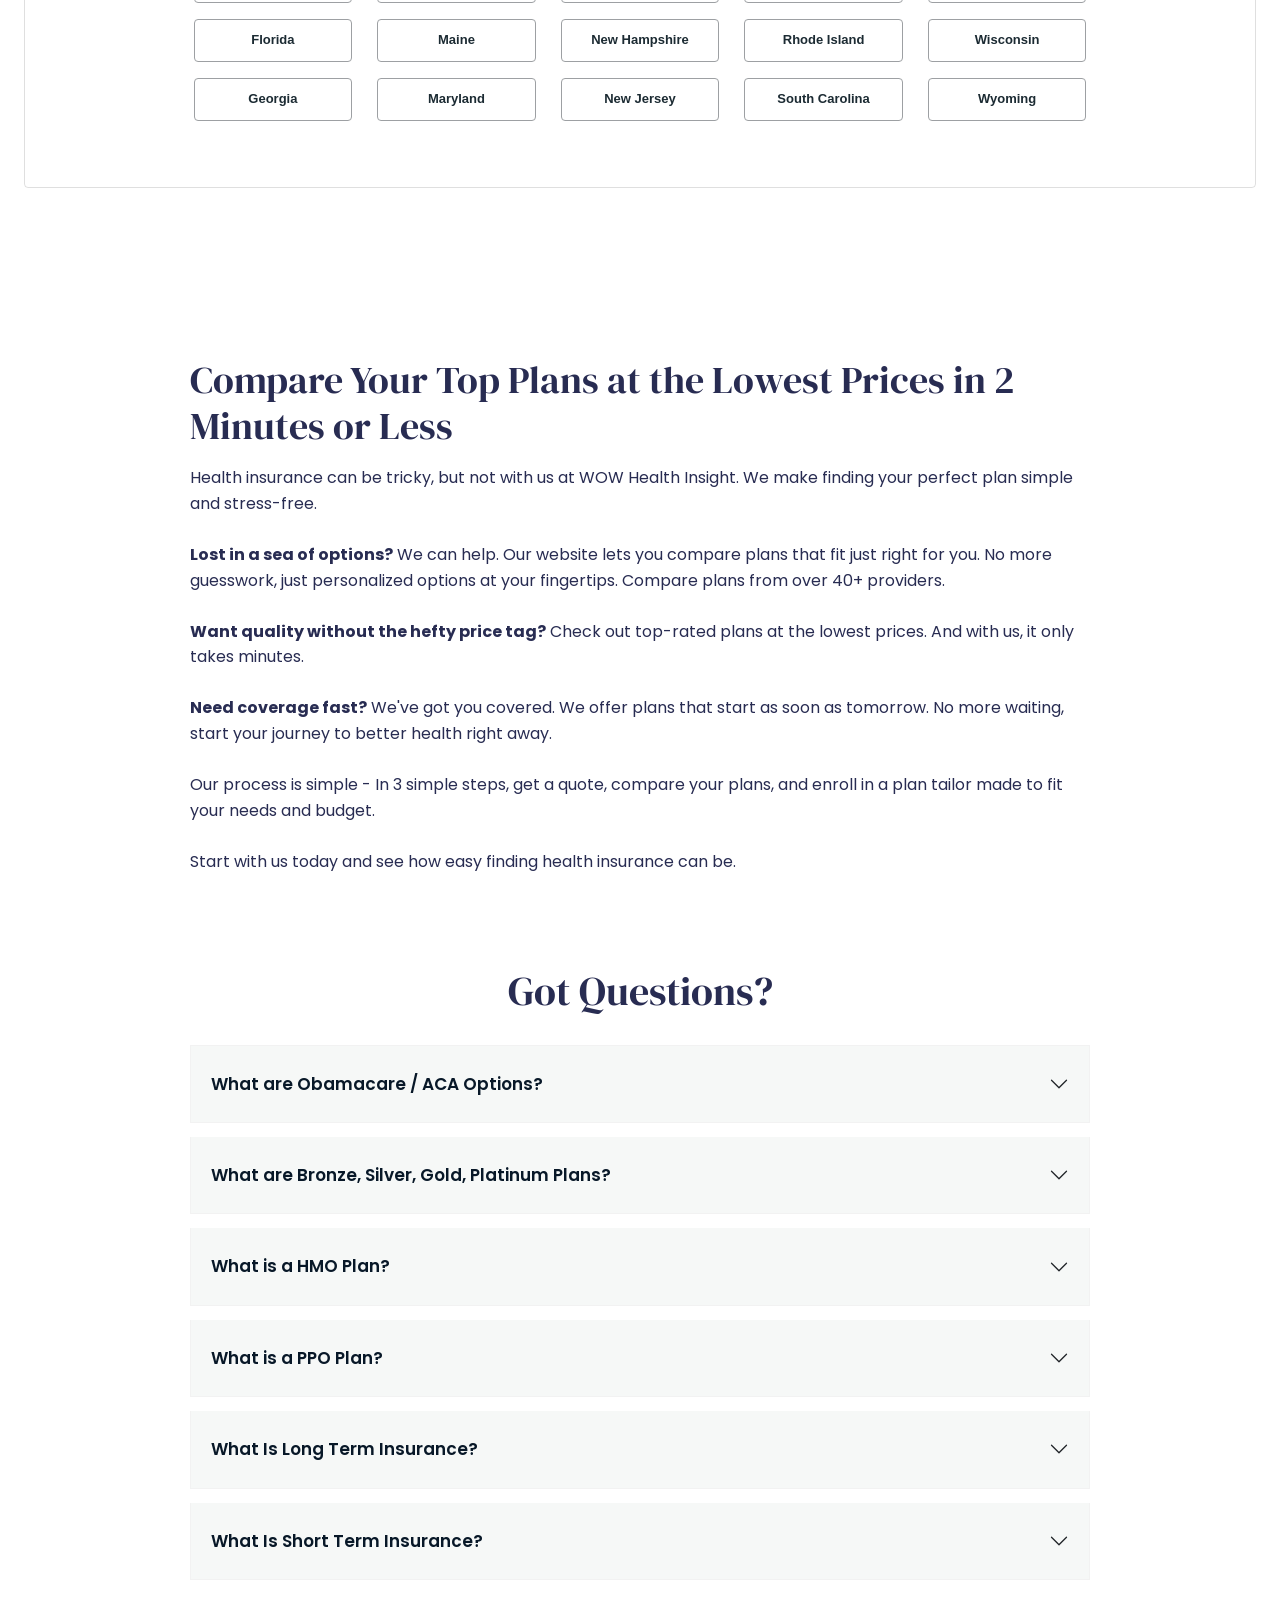
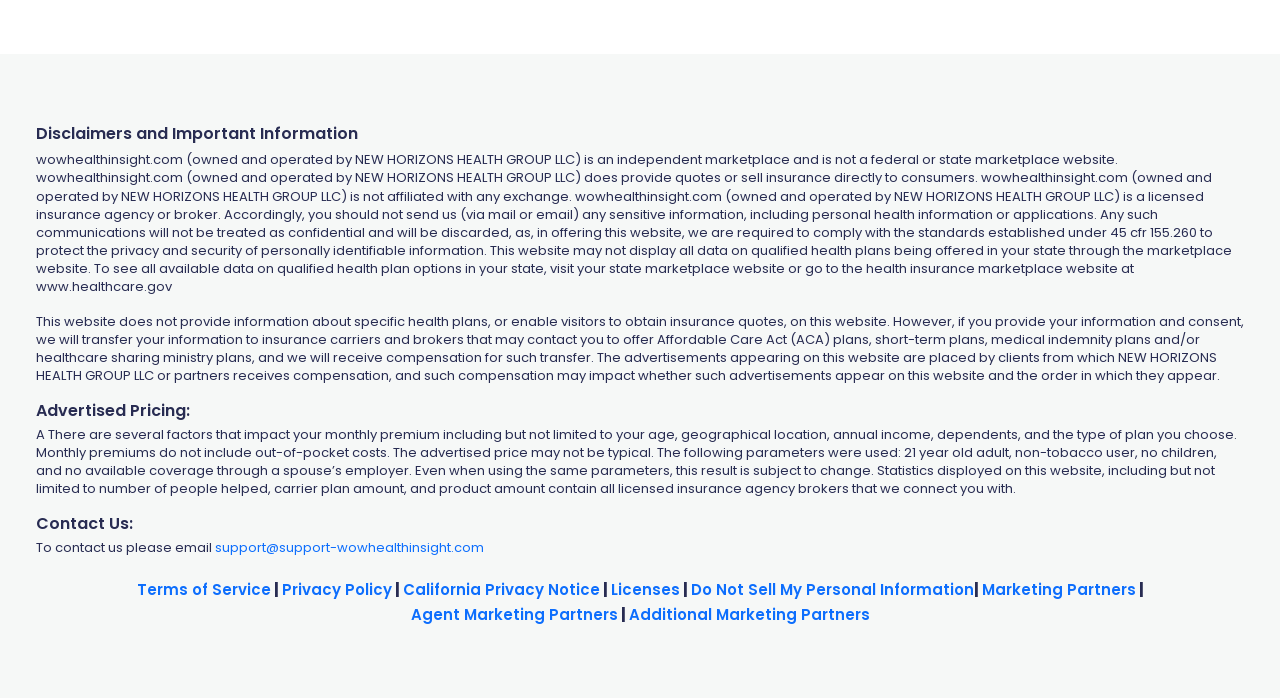
==== commit 2156e5db: "updated mobile deisgn" ====
--- a/index.html
+++ b/index.html
@@ -250,7 +250,7 @@
                   <a
                     class="globalFooter__telephoneNum w-100"
                     href="tel:8002577370"
-                    style="max-width: 100%; background: #e67f38"
+                    style="max-width: 100%; background: #fd7602"
                   >
                     <svg
                       class="globalFooter__phoneCallIcon"
@@ -287,28 +287,29 @@
                   <div
                     class="d-flex flex-column justify-content-center align-items-center gap-2 md-gap-0 mt-2 mb-2 md-mt-8"
                   >
-                    <div
+                    <!-- <div
                       class="d-flex justify-content-center align-items-center gap-2"
                     >
-                      <svg
-                        xmlns="http://www.w3.org/2000/svg"
-                        x="0px"
-                        y="0px"
-                        width="24"
-                        height="24"
-                        viewBox="0 0 72 72"
-                      >
-                        <path
-                          d="M62.991,18.668c1.854,1.2,2.386,3.677,1.186,5.531l-4.642,7.173C59.829,32.872,60,34.415,60,36	c0,13.25-10.75,24-24,24S12,49.25,12,36s10.75-24,24-24c5.99,0,11.46,2.2,15.67,5.83L37.48,39.76l-8.15-9.33	c-1.09-1.25-2.98-1.38-4.23-0.29c-1.25,1.09-1.38,2.98-0.29,4.23l10.76,12.34c0.58,0.65,1.4,1.03,2.26,1.03	c0.08,0,0.15-0.01,0.22-0.01c0.94-0.07,1.79-0.57,2.3-1.36l17.11-26.516C58.66,17.998,61.135,17.467,62.991,18.668z"
-                          fill="#CD496A"
-                        ></path>
-                      </svg>
+                      
                       <span class="md-block mobile-size">
                         We've helped <b>2467 people</b> from this month.
                       </span>
-                    </div>
+                    </div> -->
                     <div class="d-md-block d-lg-block d-none">
                       <p>
+                        <svg
+                          xmlns="http://www.w3.org/2000/svg"
+                          x="0px"
+                          y="0px"
+                          width="24"
+                          height="24"
+                          viewBox="0 0 72 72"
+                        >
+                          <path
+                            d="M62.991,18.668c1.854,1.2,2.386,3.677,1.186,5.531l-4.642,7.173C59.829,32.872,60,34.415,60,36	c0,13.25-10.75,24-24,24S12,49.25,12,36s10.75-24,24-24c5.99,0,11.46,2.2,15.67,5.83L37.48,39.76l-8.15-9.33	c-1.09-1.25-2.98-1.38-4.23-0.29c-1.25,1.09-1.38,2.98-0.29,4.23l10.76,12.34c0.58,0.65,1.4,1.03,2.26,1.03	c0.08,0,0.15-0.01,0.22-0.01c0.94-0.07,1.79-0.57,2.3-1.36l17.11-26.516C58.66,17.998,61.135,17.467,62.991,18.668z"
+                            fill="#CD496A"
+                          ></path>
+                        </svg>
                         We work with
                         <b class="text-gray-800">200 partners,</b> including the
                         brands below, to offer plans.
@@ -481,26 +482,8 @@
     </div>
     <!-- /.hero-area -->
 
-    <section class="para">
-      <div class="container">
-        <div class="row justify-content-center">
-          <div class="col-lg-12 mt-5 pt-5">
-            <div class="text-sec">
-              <h2 id="paragraphHeader"></h2>
-              <p id="paragraphs"></p>
-            </div>
-            <!-- /.text-sec -->
-          </div>
-          <!-- /.col-lg-11 -->
-        </div>
-        <!-- /.row -->
-      </div>
-      <!-- /.container -->
-    </section>
-    <!-- /.para -->
-
     <!-- States section -->
-    <!-- <section class="hero-area bg-light m-4 para state-list">
+    <section class="hero-area border-s-light m-4 para state-list desktop-only">
       <div class="container text-center">
         <h2 class="paragraphHeader">Click your state below</h2>
         <p class="states-sub-title">To get FREE health plan quotes & save!</p>
@@ -558,7 +541,7 @@
             <li data-zip="82001">Wyoming</li>
           </ul>
         </div>
-       <div class="state-wrap mt-3 mobile-only">
+        <div class="state-wrap mt-3 mobile-only">
           <select
             id="state"
             name="state"
@@ -630,7 +613,25 @@
           </span>
         </div>
       </div>
-    </section> -->
+    </section>
+
+    <section class="para">
+      <div class="container">
+        <div class="row justify-content-center">
+          <div class="col-lg-12 mt-5 pt-5">
+            <div class="text-sec">
+              <h2 id="paragraphHeader"></h2>
+              <p id="paragraphs"></p>
+            </div>
+            <!-- /.text-sec -->
+          </div>
+          <!-- /.col-lg-11 -->
+        </div>
+        <!-- /.row -->
+      </div>
+      <!-- /.container -->
+    </section>
+    <!-- /.para -->
 
     <!-- CTA section -->
     <!-- <section class="hero-area bg-light m-4 para parax2 cta-section">
--- a/style4_minified.css
+++ b/style4_minified.css
@@ -334,7 +334,7 @@
 }
 .hero-area h1 {
   font-size: 40px;
-  font-weight: 700;
+  font-weight: 400;
   margin-bottom: 20px;
 }
 @media only screen and (max-width: 1299px) {
@@ -453,7 +453,7 @@
 .form-con .input-fil {
   width: 50%;
   height: 62px;
-  border: 1px solid lightgray;
+  border: 1px solid #595c5f;
   border-radius: 0;
   -webkit-box-shadow: none;
   box-shadow: none;
@@ -678,7 +678,7 @@
     object-fit: contain;
   }
   .card-single img {
-    width: 90px;
+    width: 102px;
     height: 40px;
   }
 }
@@ -1104,10 +1104,10 @@
     padding: 22px 10px;
     height: 55px !important;
   }
-  .card-single img {
+  /* .card-single img {
     width: 142px;
     height: 42px;
-  }
+  } */
   .para .text-sec h2 {
     font-size: 24px;
     margin-bottom: 8px;
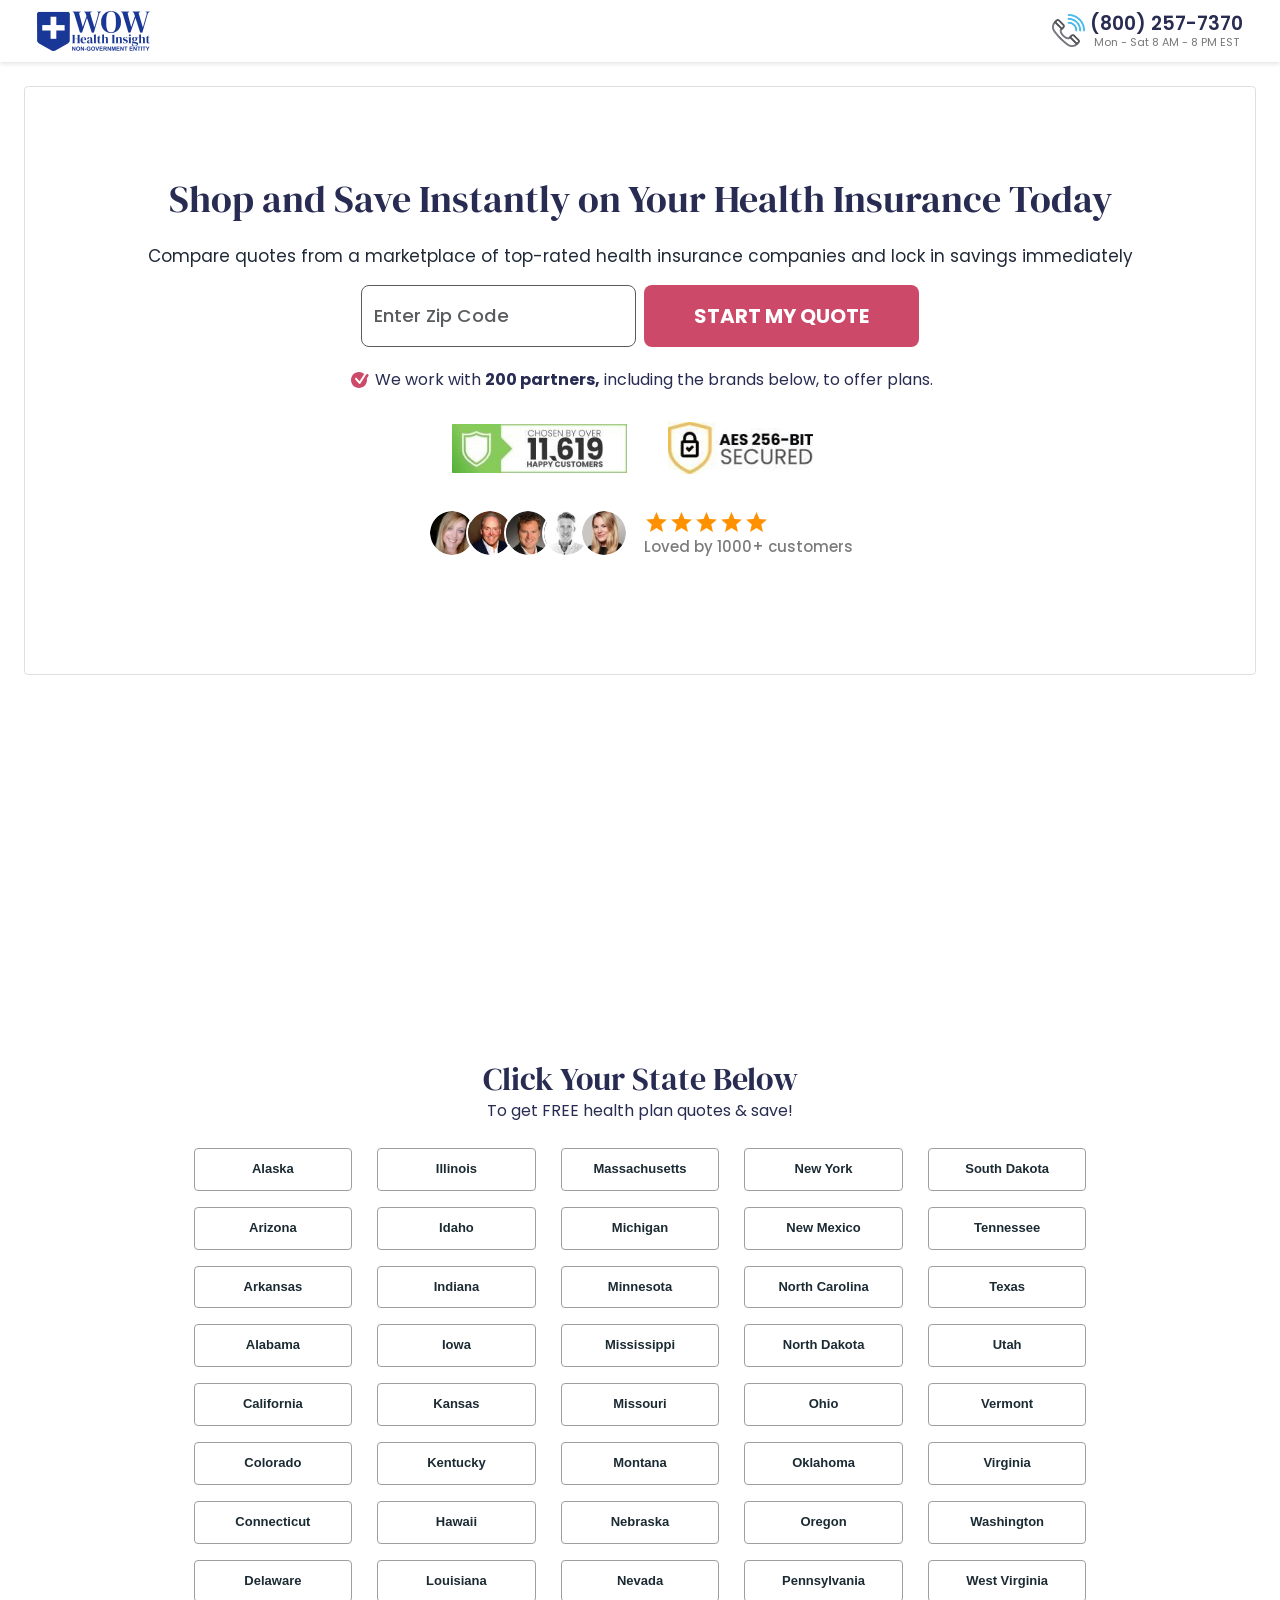
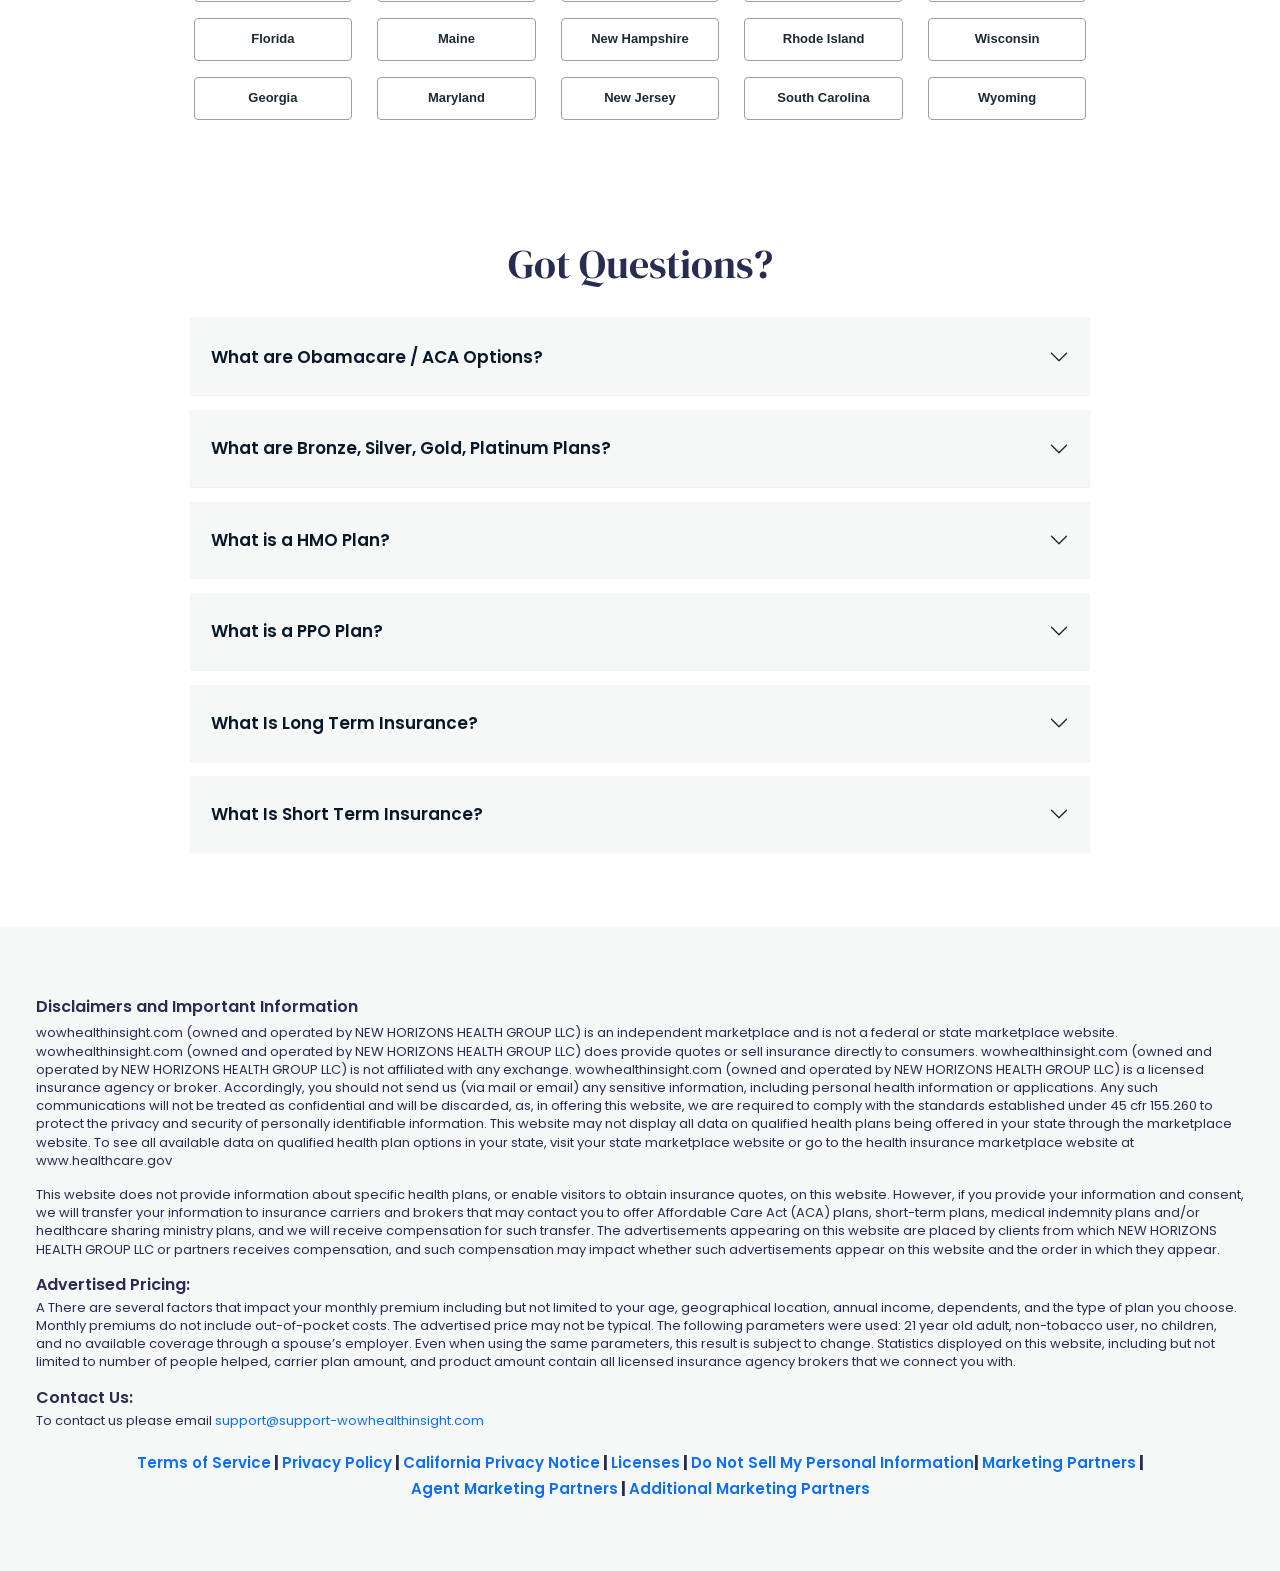
==== commit 138ee4d2: "links and content updated" ====
--- a/index.html
+++ b/index.html
@@ -245,7 +245,7 @@
                 </form>
                 <div class="mobile-only text-center">
                   <p class="mb-3" style="font-size: 17px; font-weight: 500">
-                    speak directly with a licensed agent
+                    Speak directly with a licensed agent
                   </p>
                   <a
                     class="globalFooter__telephoneNum w-100"
@@ -483,9 +483,11 @@
     <!-- /.hero-area -->
 
     <!-- States section -->
-    <section class="hero-area border-s-light m-4 para state-list desktop-only">
+    <section class="hero-area m-4 para state-list">
       <div class="container text-center">
-        <h2 class="paragraphHeader">Click your state below</h2>
+        <h2 class="paragraphHeader" style="text-transform: capitalize">
+          Click your state below
+        </h2>
         <p class="states-sub-title">To get FREE health plan quotes & save!</p>
         <div class="list-states mt-4 desktop-only">
           <ul class="states-container js-select-state">
@@ -541,81 +543,86 @@
             <li data-zip="82001">Wyoming</li>
           </ul>
         </div>
-        <div class="state-wrap mt-3 mobile-only">
-          <select
-            id="state"
-            name="state"
-            class="select-state"
-            aria-label="Select a State"
-            value="PB"
-          >
-            <option value="" selected="">SELECT YOUR STATE</option>
-            <option value="35004">Alabama</option>
-            <option value="99501">Alaska</option>
-            <option value="85001">Arizona</option>
-            <option value="71601">Arkansas</option>
-            <option value="90001">California</option>
-            <option value="80001">Colorado</option>
-            <option value="06001">Connecticut</option>
-            <option value="19901">Delaware</option>
-            <option value="32003">Florida</option>
-            <option value="30002">Georgia</option>
-            <option value="96701">Hawaii</option>
-            <option value="83201">Idaho</option>
-            <option value="60001">Illinois</option>
-            <option value="46001">Indiana</option>
-            <option value="50001">Iowa</option>
-            <option value="66002">Kansas</option>
-            <option value="40003">Kentucky</option>
-            <option value="70001">Louisiana</option>
-            <option value="03901">Maine</option>
-            <option value="20601">Maryland</option>
-            <option value="01001">Massachusetts</option>
-            <option value="48001">Michigan</option>
-            <option value="55001">Minnesota</option>
-            <option value="38601">Mississippi</option>
-            <option value="63001">Missouri</option>
-            <option value="59001">Montana</option>
-            <option value="68001">Nebraska</option>
-            <option value="89001">Nevada</option>
-            <option value="03031">New Hampshire</option>
-            <option value="07001">New Jersey</option>
-            <option value="87001">New Mexico</option>
-            <option value="10001">New York</option>
-            <option value="27006">North Carolina</option>
-            <option value="58001">North Dakota</option>
-            <option value="43001">Ohio</option>
-            <option value="73001">Oklahoma</option>
-            <option value="97001">Oregon</option>
-            <option value="15001">Pennsylvania</option>
-            <option value="02801">Rhode Island</option>
-            <option value="29001">South Carolina</option>
-            <option value="57001">South Dakota</option>
-            <option value="37010">Tennessee</option>
-            <option value="75001">Texas</option>
-            <option value="84001">Utah</option>
-            <option value="05001">Vermont</option>
-            <option value="20101">Virginia</option>
-            <option value="98001">Washington</option>
-            <option value="24701">West Virginia</option>
-            <option value="53001">Wisconsin</option>
-            <option value="82001">Wyoming</option>
-          </select>
-          <span class="select-dropdown-arrow" aria-hidden="true">
-            <img
-              loading="lazy"
-              class="icon-down-arrow"
-              src="./images/icon-down-arrow.svg"
-              alt="down arrow"
-              width="100%"
-              height="100%"
-            />
-          </span>
+        <div class="mobile-only" id="lp_state_state">
+          <div class="state-wrap mt-3 mobile-only">
+            <select
+              id="state"
+              name="state"
+              class="select-state"
+              aria-label="Select a State"
+              value="PB"
+            >
+              <option value="" selected="">SELECT YOUR STATE</option>
+              <option value="35004">Alabama</option>
+              <option value="99501">Alaska</option>
+              <option value="85001">Arizona</option>
+              <option value="71601">Arkansas</option>
+              <option value="90001">California</option>
+              <option value="80001">Colorado</option>
+              <option value="06001">Connecticut</option>
+              <option value="19901">Delaware</option>
+              <option value="32003">Florida</option>
+              <option value="30002">Georgia</option>
+              <option value="96701">Hawaii</option>
+              <option value="83201">Idaho</option>
+              <option value="60001">Illinois</option>
+              <option value="46001">Indiana</option>
+              <option value="50001">Iowa</option>
+              <option value="66002">Kansas</option>
+              <option value="40003">Kentucky</option>
+              <option value="70001">Louisiana</option>
+              <option value="03901">Maine</option>
+              <option value="20601">Maryland</option>
+              <option value="01001">Massachusetts</option>
+              <option value="48001">Michigan</option>
+              <option value="55001">Minnesota</option>
+              <option value="38601">Mississippi</option>
+              <option value="63001">Missouri</option>
+              <option value="59001">Montana</option>
+              <option value="68001">Nebraska</option>
+              <option value="89001">Nevada</option>
+              <option value="03031">New Hampshire</option>
+              <option value="07001">New Jersey</option>
+              <option value="87001">New Mexico</option>
+              <option value="10001">New York</option>
+              <option value="27006">North Carolina</option>
+              <option value="58001">North Dakota</option>
+              <option value="43001">Ohio</option>
+              <option value="73001">Oklahoma</option>
+              <option value="97001">Oregon</option>
+              <option value="15001">Pennsylvania</option>
+              <option value="02801">Rhode Island</option>
+              <option value="29001">South Carolina</option>
+              <option value="57001">South Dakota</option>
+              <option value="37010">Tennessee</option>
+              <option value="75001">Texas</option>
+              <option value="84001">Utah</option>
+              <option value="05001">Vermont</option>
+              <option value="20101">Virginia</option>
+              <option value="98001">Washington</option>
+              <option value="24701">West Virginia</option>
+              <option value="53001">Wisconsin</option>
+              <option value="82001">Wyoming</option>
+            </select>
+            <span class="select-dropdown-arrow" aria-hidden="true">
+              <img
+                loading="lazy"
+                class="icon-down-arrow"
+                src="./images/icon-down-arrow.svg"
+                alt="down arrow"
+                width="100%"
+                height="100%"
+              />
+            </span>
+          </div>
+          <button type="button" class="quote-btn" id="button1">
+            Start my quote
+          </button>
         </div>
       </div>
     </section>
 
-    <section class="para">
+    <!-- <section class="para">
       <div class="container">
         <div class="row justify-content-center">
           <div class="col-lg-12 mt-5 pt-5">
@@ -623,14 +630,10 @@
               <h2 id="paragraphHeader"></h2>
               <p id="paragraphs"></p>
             </div>
-            <!-- /.text-sec -->
           </div>
-          <!-- /.col-lg-11 -->
-        </div>
-        <!-- /.row -->
+        </div>
       </div>
-      <!-- /.container -->
-    </section>
+    </section> -->
     <!-- /.para -->
 
     <!-- CTA section -->
--- a/style4_minified.css
+++ b/style4_minified.css
@@ -1569,7 +1569,33 @@
     column-count: 2 !important;
   }
 }
+.quote-btn {
+  text-transform: uppercase;
+  background-color: #cd496a;
+  color: #fff;
+  font-size: 18px;
+  line-height: 20px;
+  font-weight: 700;
+  font-family: "Montserrat", Sans-Serif;
+  font-style: normal;
+  text-align: center;
+  padding: 1em;
+  width: 100%;
+  border-radius: 6px;
+  border-style: none;
+  text-shadow: none;
+  height: 64px;
+  margin-right: auto;
+}
 
+#lp_state_state {
+  background: url(/images/world.svg);
+  background-repeat: no-repeat;
+  background-position: center;
+  background-size: auto;
+  padding: 3em 1rem;
+  background-size: contain;
+}
 /* CTA Section */
 .cta-section {
   /* background: url(/assets/img/male_agent.png); */
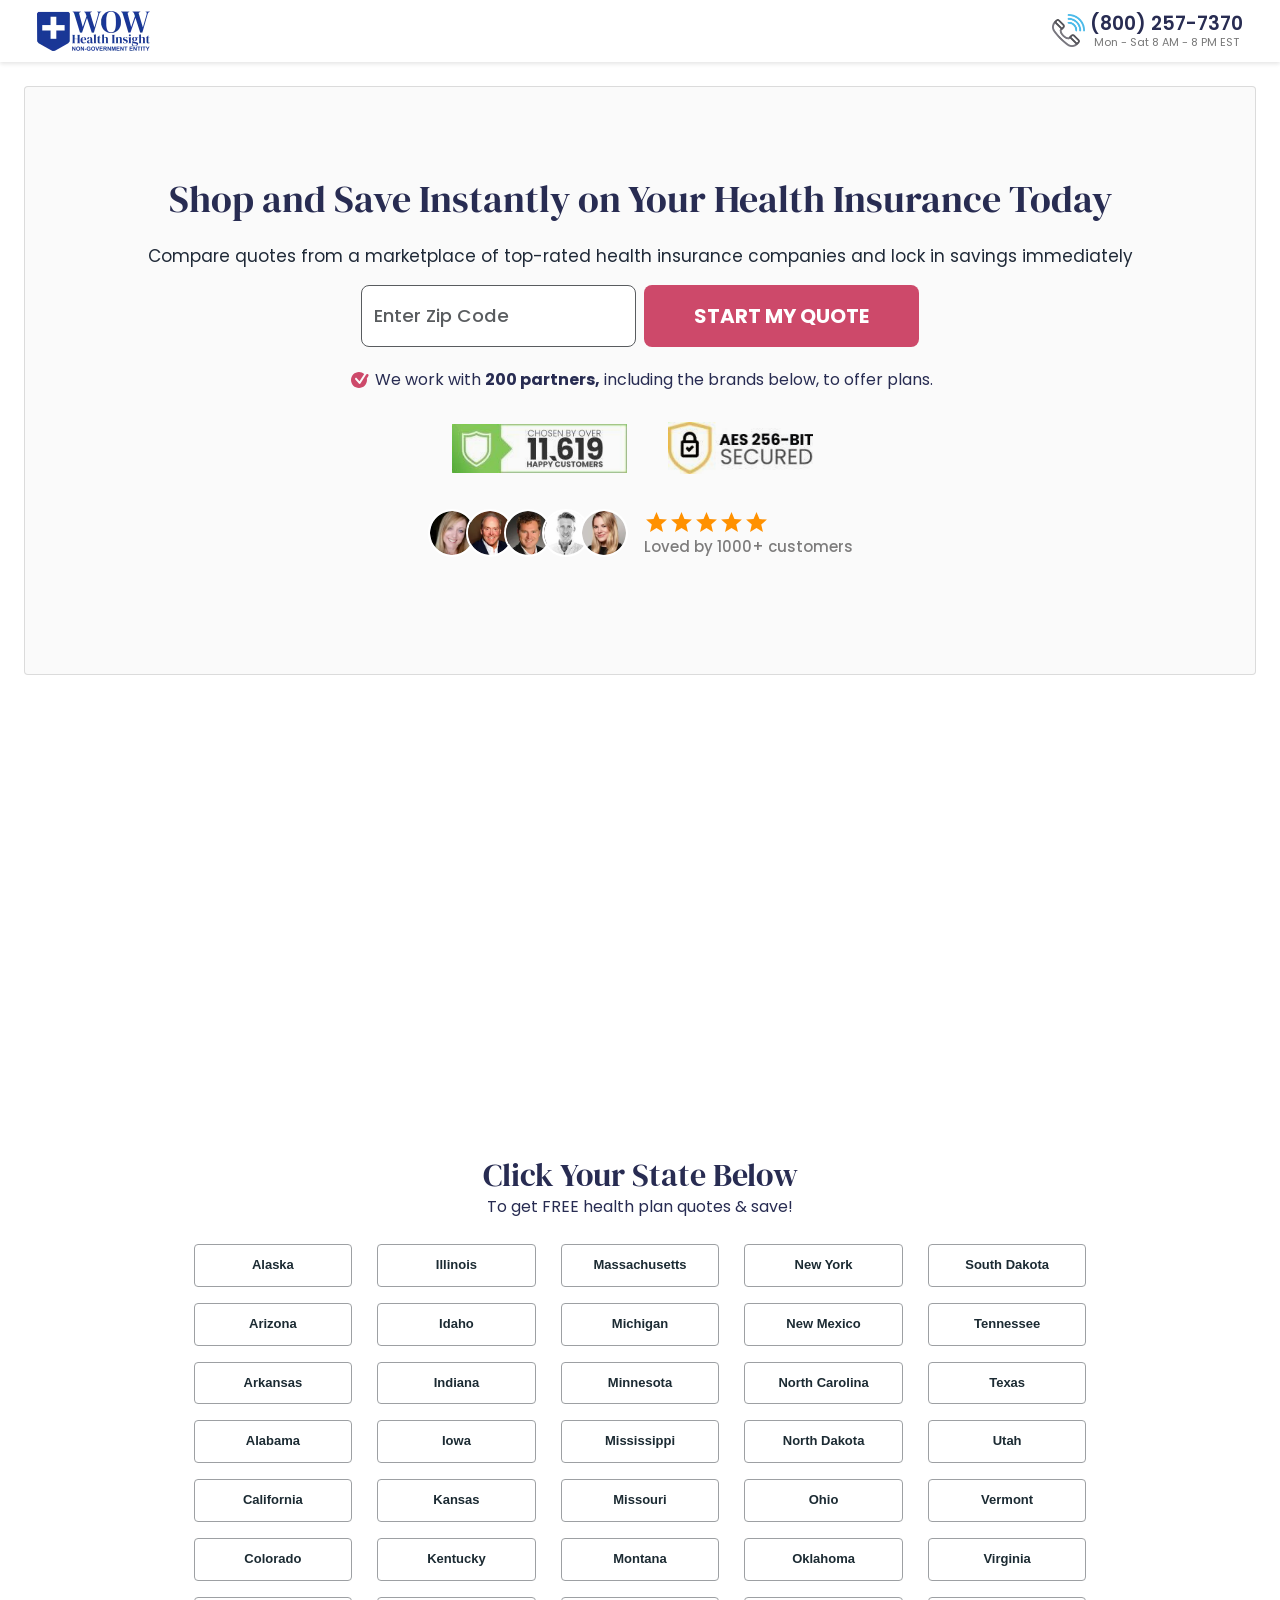
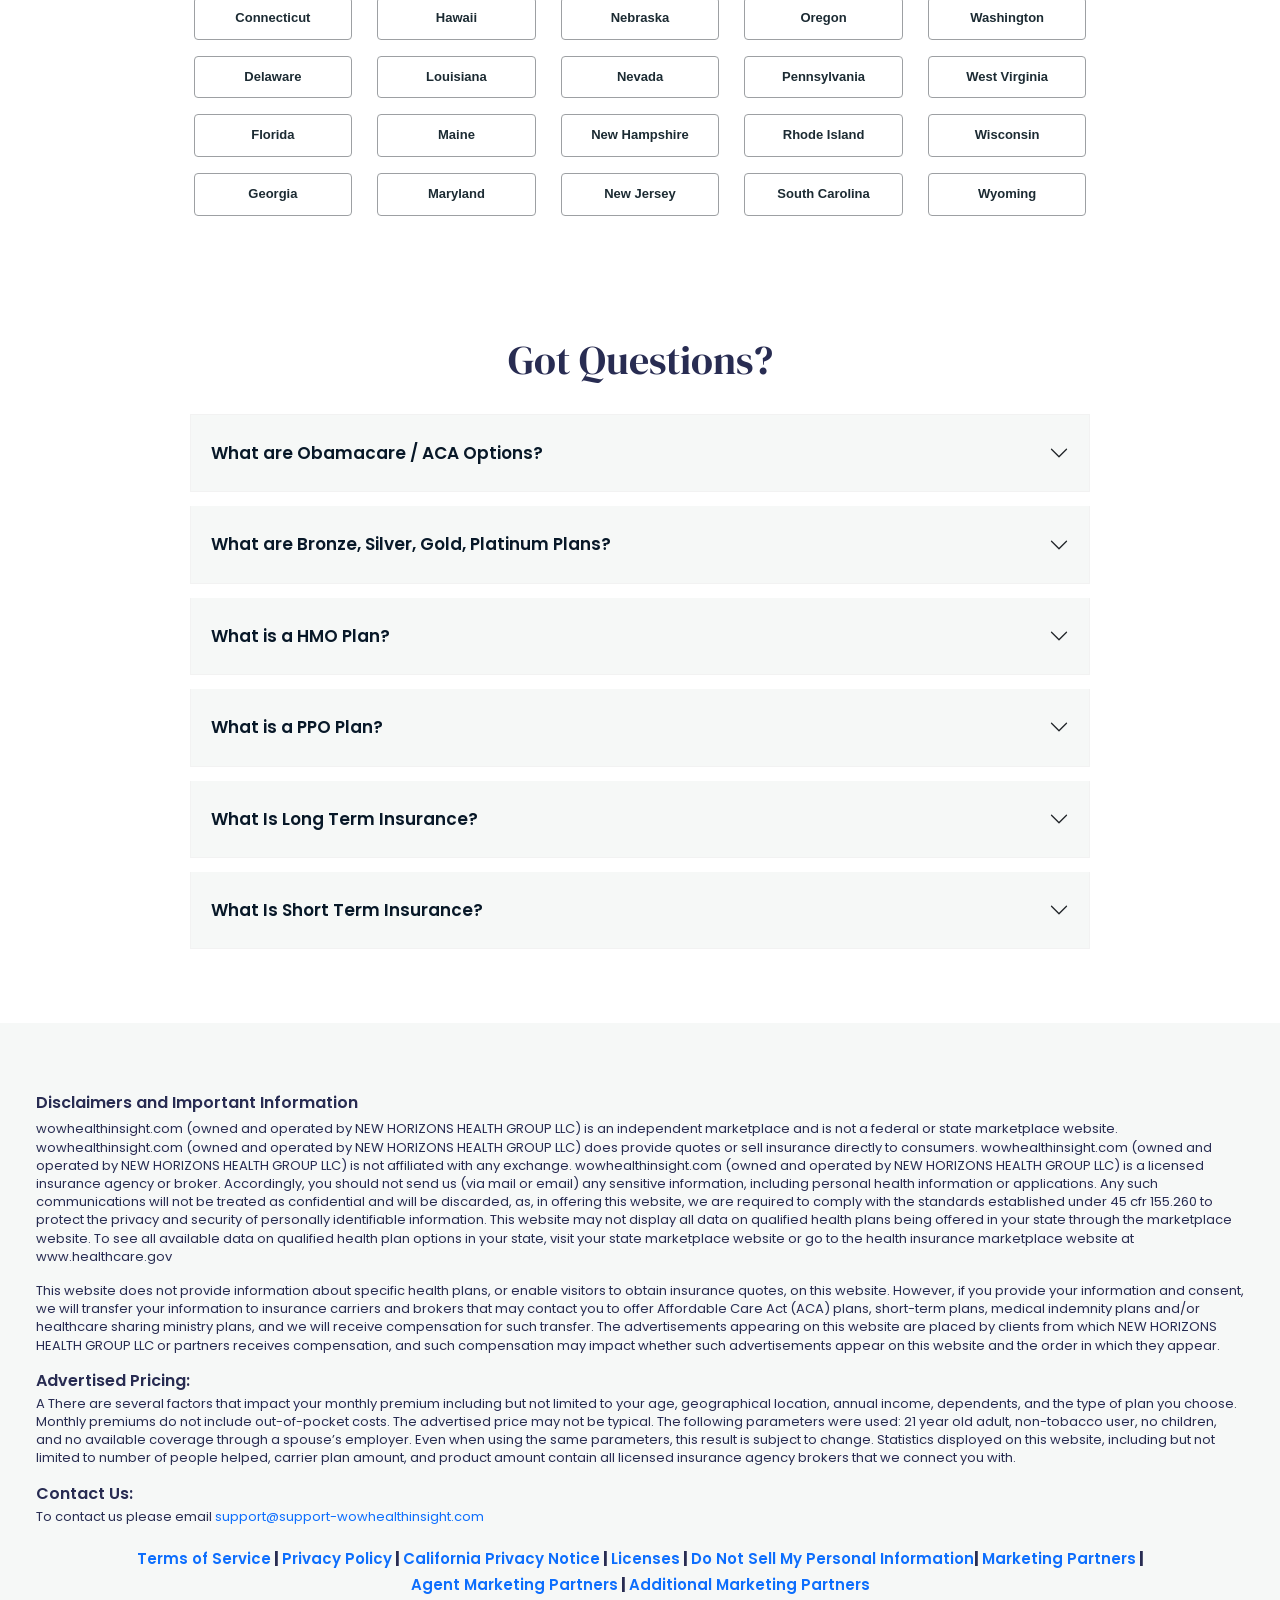
==== commit f5211269: "links and content updated" ====
--- a/index.html
+++ b/index.html
@@ -109,6 +109,7 @@
     <div class="hero-area-wrapper">
       <section
         class="hero-area border-s-light m-4 sm:m-10 p-6 sm:p-10 rounded-2xl md:py-6 md:mt-4 md:mx-32"
+        style="background-color: #fafafa"
       >
         <div class="container">
           <div class="col gx-0 align-items-center justify-content-center">
@@ -485,7 +486,10 @@
     <!-- States section -->
     <section class="hero-area m-4 para state-list">
       <div class="container text-center">
-        <h2 class="paragraphHeader" style="text-transform: capitalize">
+        <h2
+          class="paragraphHeader mt-5 pt-5"
+          style="text-transform: capitalize"
+        >
           Click your state below
         </h2>
         <p class="states-sub-title">To get FREE health plan quotes & save!</p>
@@ -615,7 +619,7 @@
               />
             </span>
           </div>
-          <button type="button" class="quote-btn" id="button1">
+          <button type="button" class="quote-btn" id="button2">
             Start my quote
           </button>
         </div>
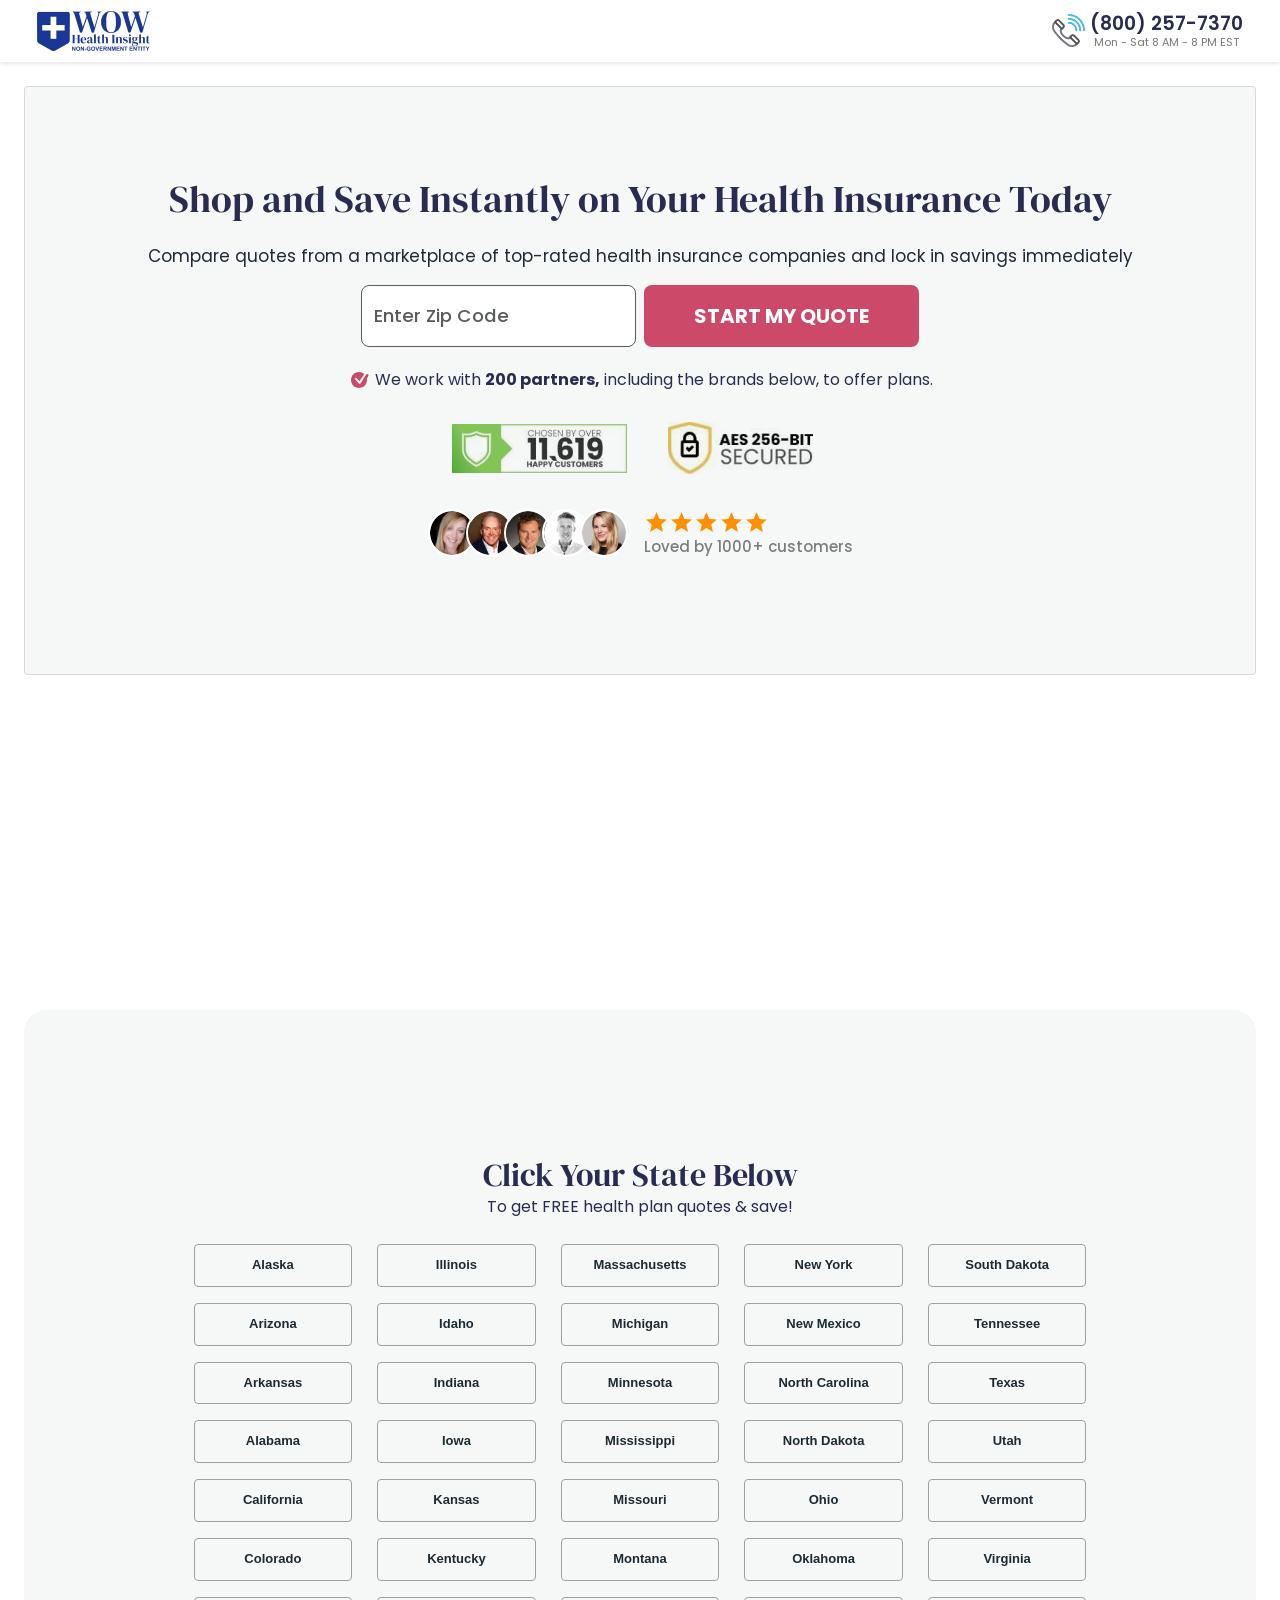
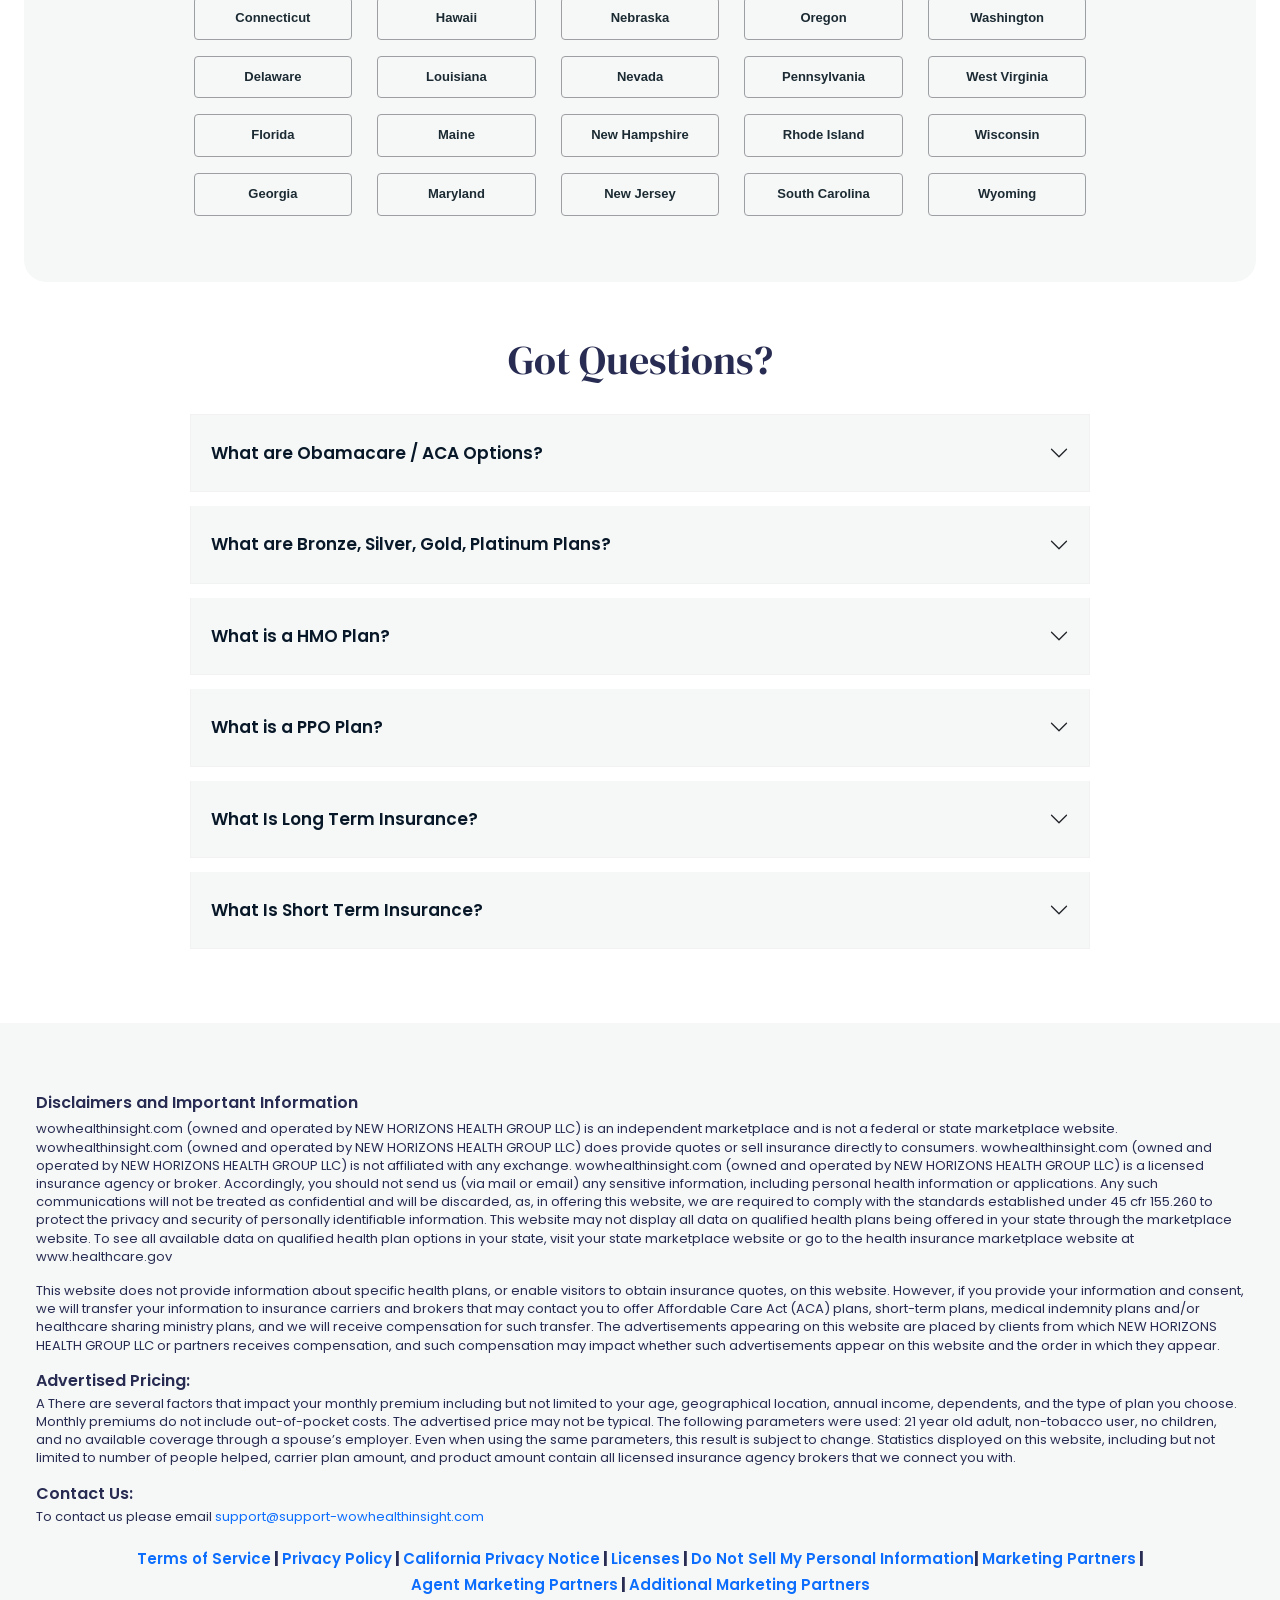
==== commit 1864fa8c: "hero bg updated" ====
--- a/index.html
+++ b/index.html
@@ -109,7 +109,6 @@
     <div class="hero-area-wrapper">
       <section
         class="hero-area border-s-light m-4 sm:m-10 p-6 sm:p-10 rounded-2xl md:py-6 md:mt-4 md:mx-32"
-        style="background-color: #fafafa"
       >
         <div class="container">
           <div class="col gx-0 align-items-center justify-content-center">
--- a/style4_minified.css
+++ b/style4_minified.css
@@ -252,6 +252,7 @@
 .hero-area {
   padding: 100px 0;
   border-radius: 22px;
+  background-color: #f6f8f7;
 }
 .container-view {
   height: 100px;
@@ -1549,7 +1550,7 @@
 .select-state:focus-visible {
   outline: #cf3d62 auto 1px !important;
 }
-@media (min-width: 768px) {
+@media (min-width: 992px) {
   .list-states {
     padding: 0% 10%;
   }
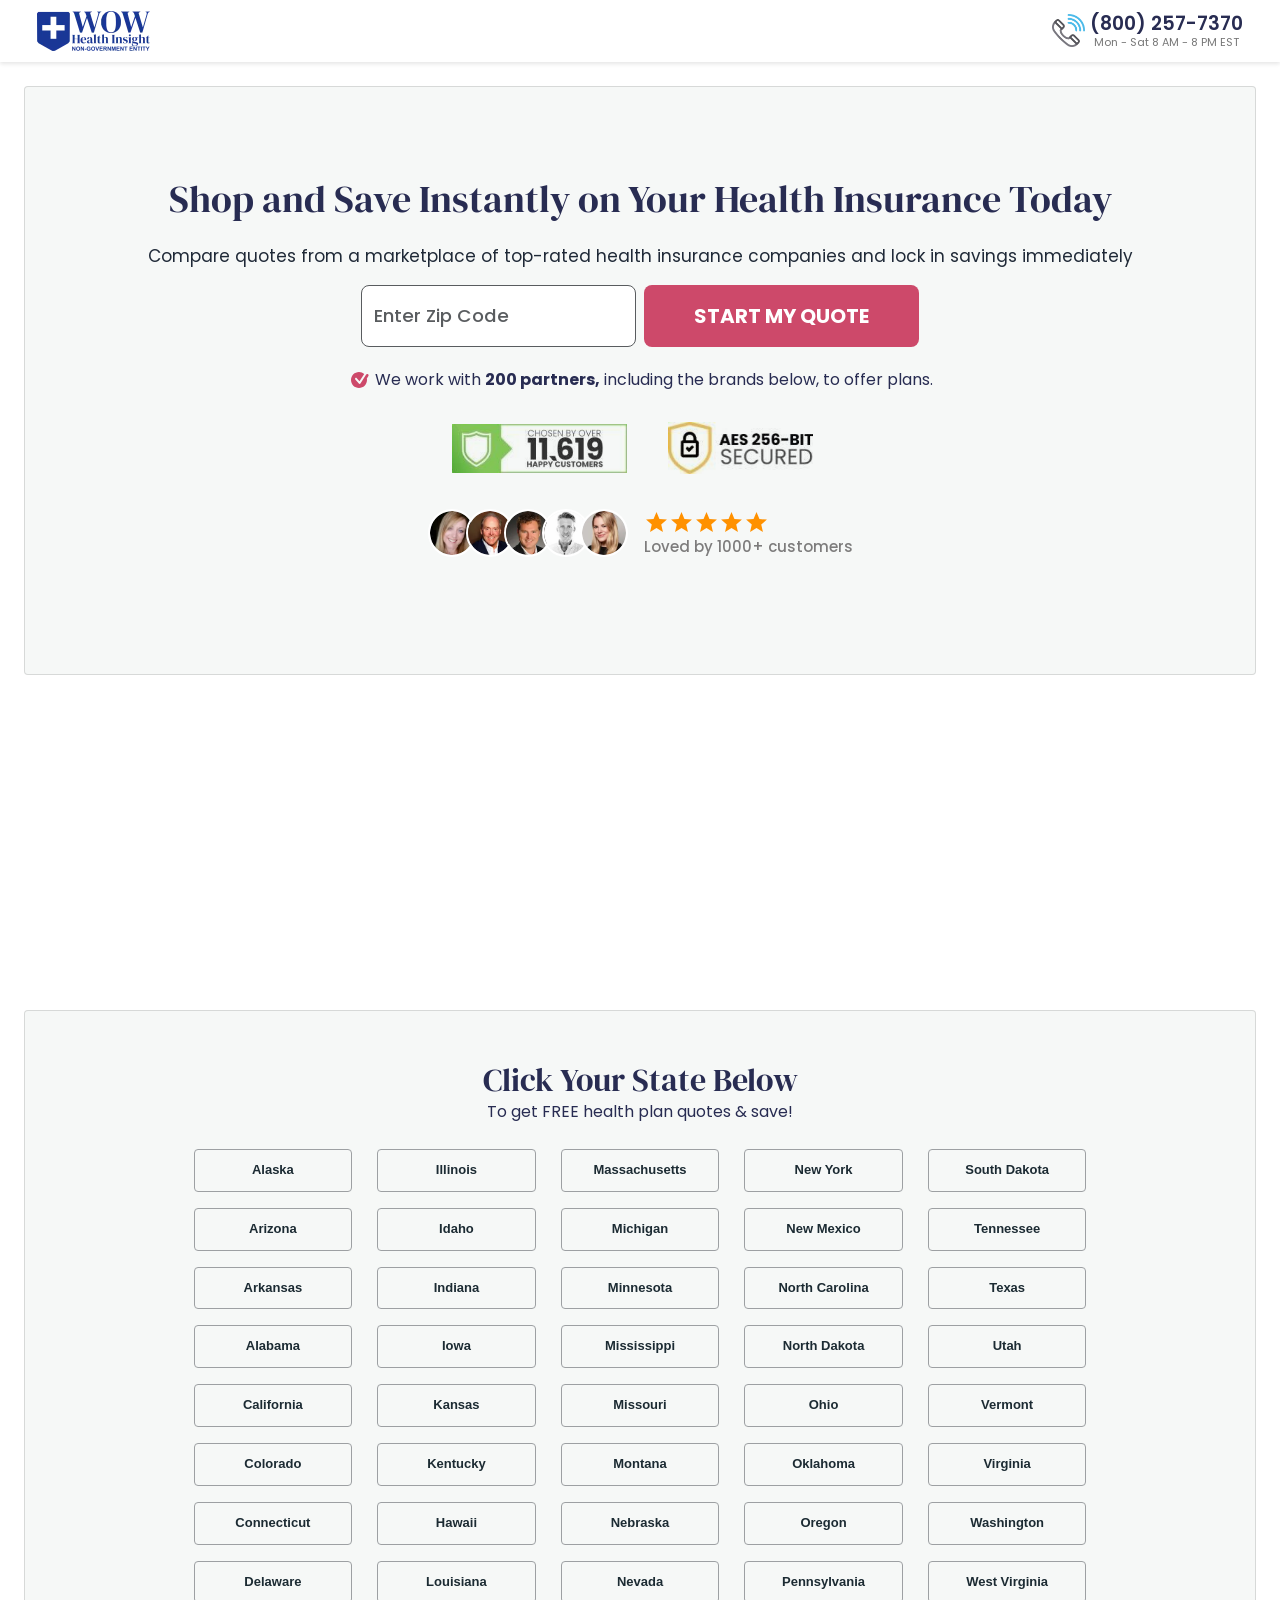
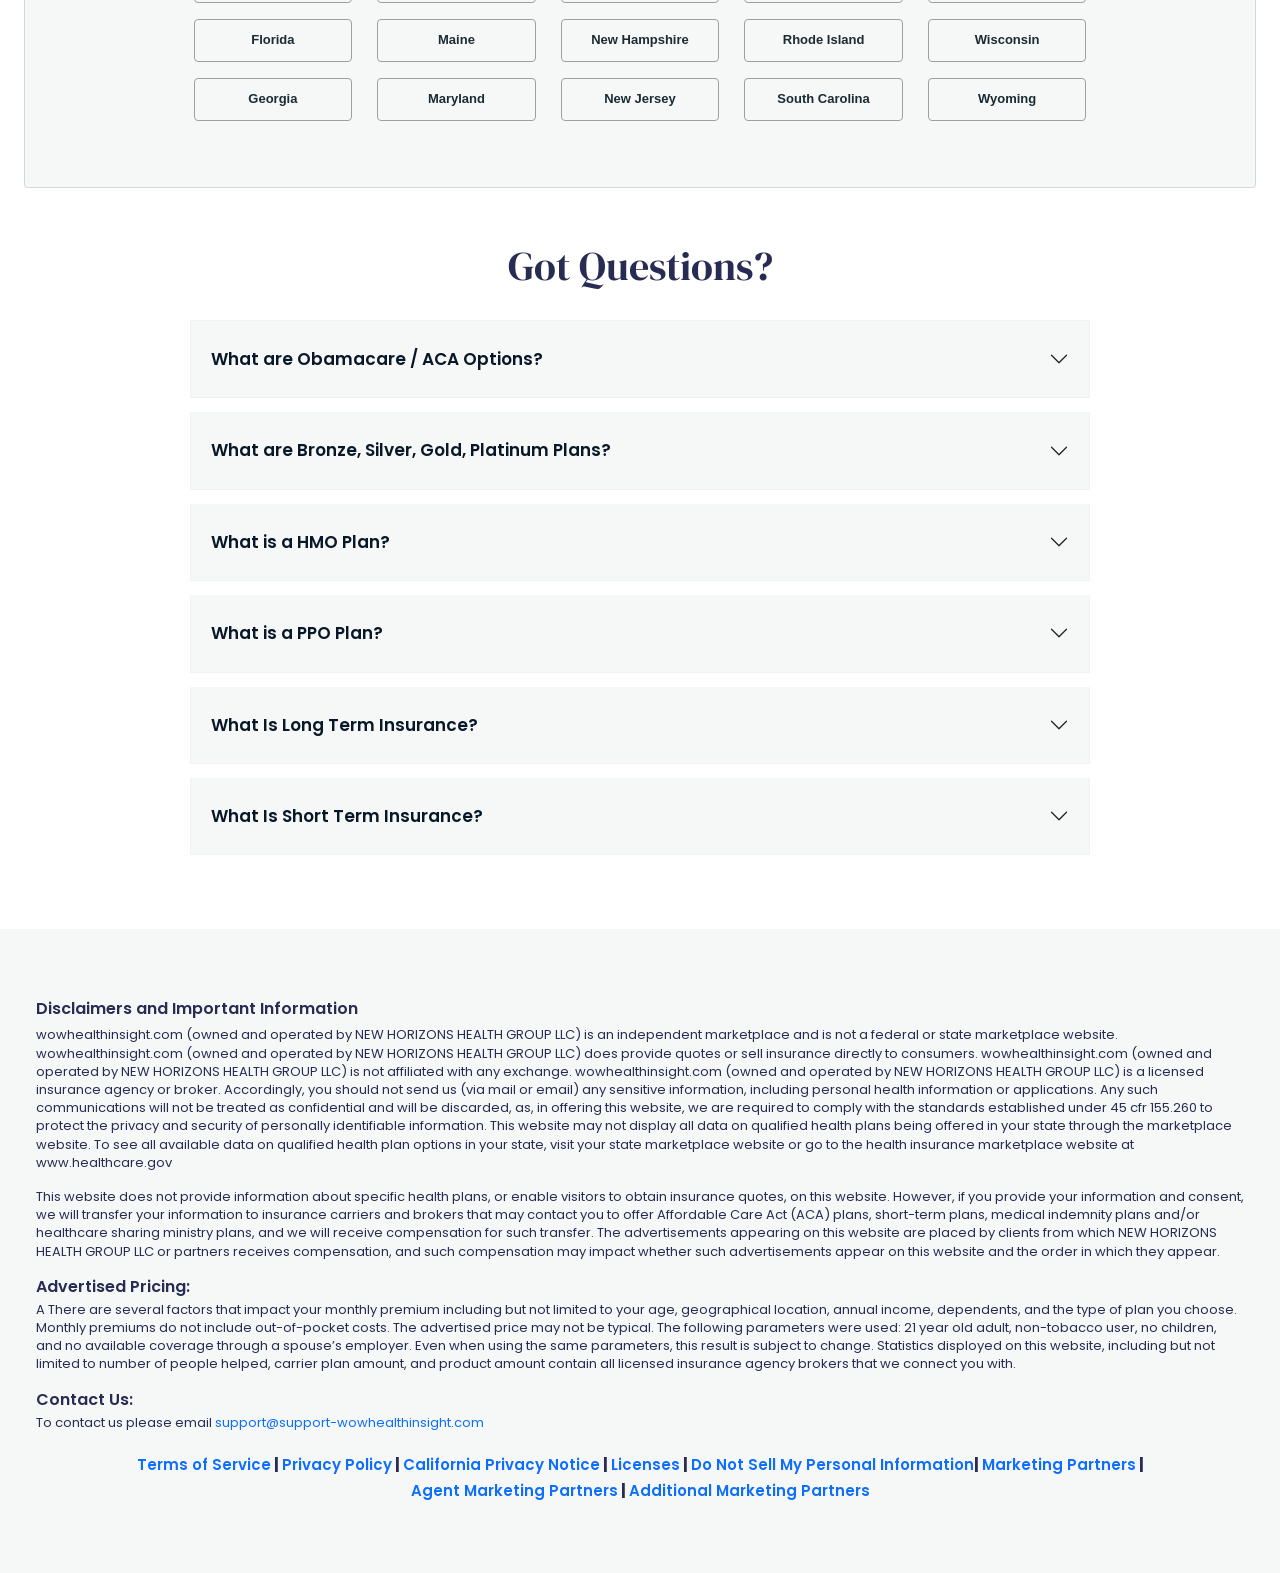
==== commit 82d8eb6f: "hero bg updated" ====
--- a/index.html
+++ b/index.html
@@ -483,12 +483,9 @@
     <!-- /.hero-area -->
 
     <!-- States section -->
-    <section class="hero-area m-4 para state-list">
+    <section class="hero-area border-s-light m-4 para state-list">
       <div class="container text-center">
-        <h2
-          class="paragraphHeader mt-5 pt-5"
-          style="text-transform: capitalize"
-        >
+        <h2 class="paragraphHeader" style="text-transform: capitalize">
           Click your state below
         </h2>
         <p class="states-sub-title">To get FREE health plan quotes & save!</p>
@@ -546,7 +543,7 @@
             <li data-zip="82001">Wyoming</li>
           </ul>
         </div>
-        <div class="mobile-only" id="lp_state_state">
+        <div class="mobile-only" id="lp_state_stat">
           <div class="state-wrap mt-3 mobile-only">
             <select
               id="state"
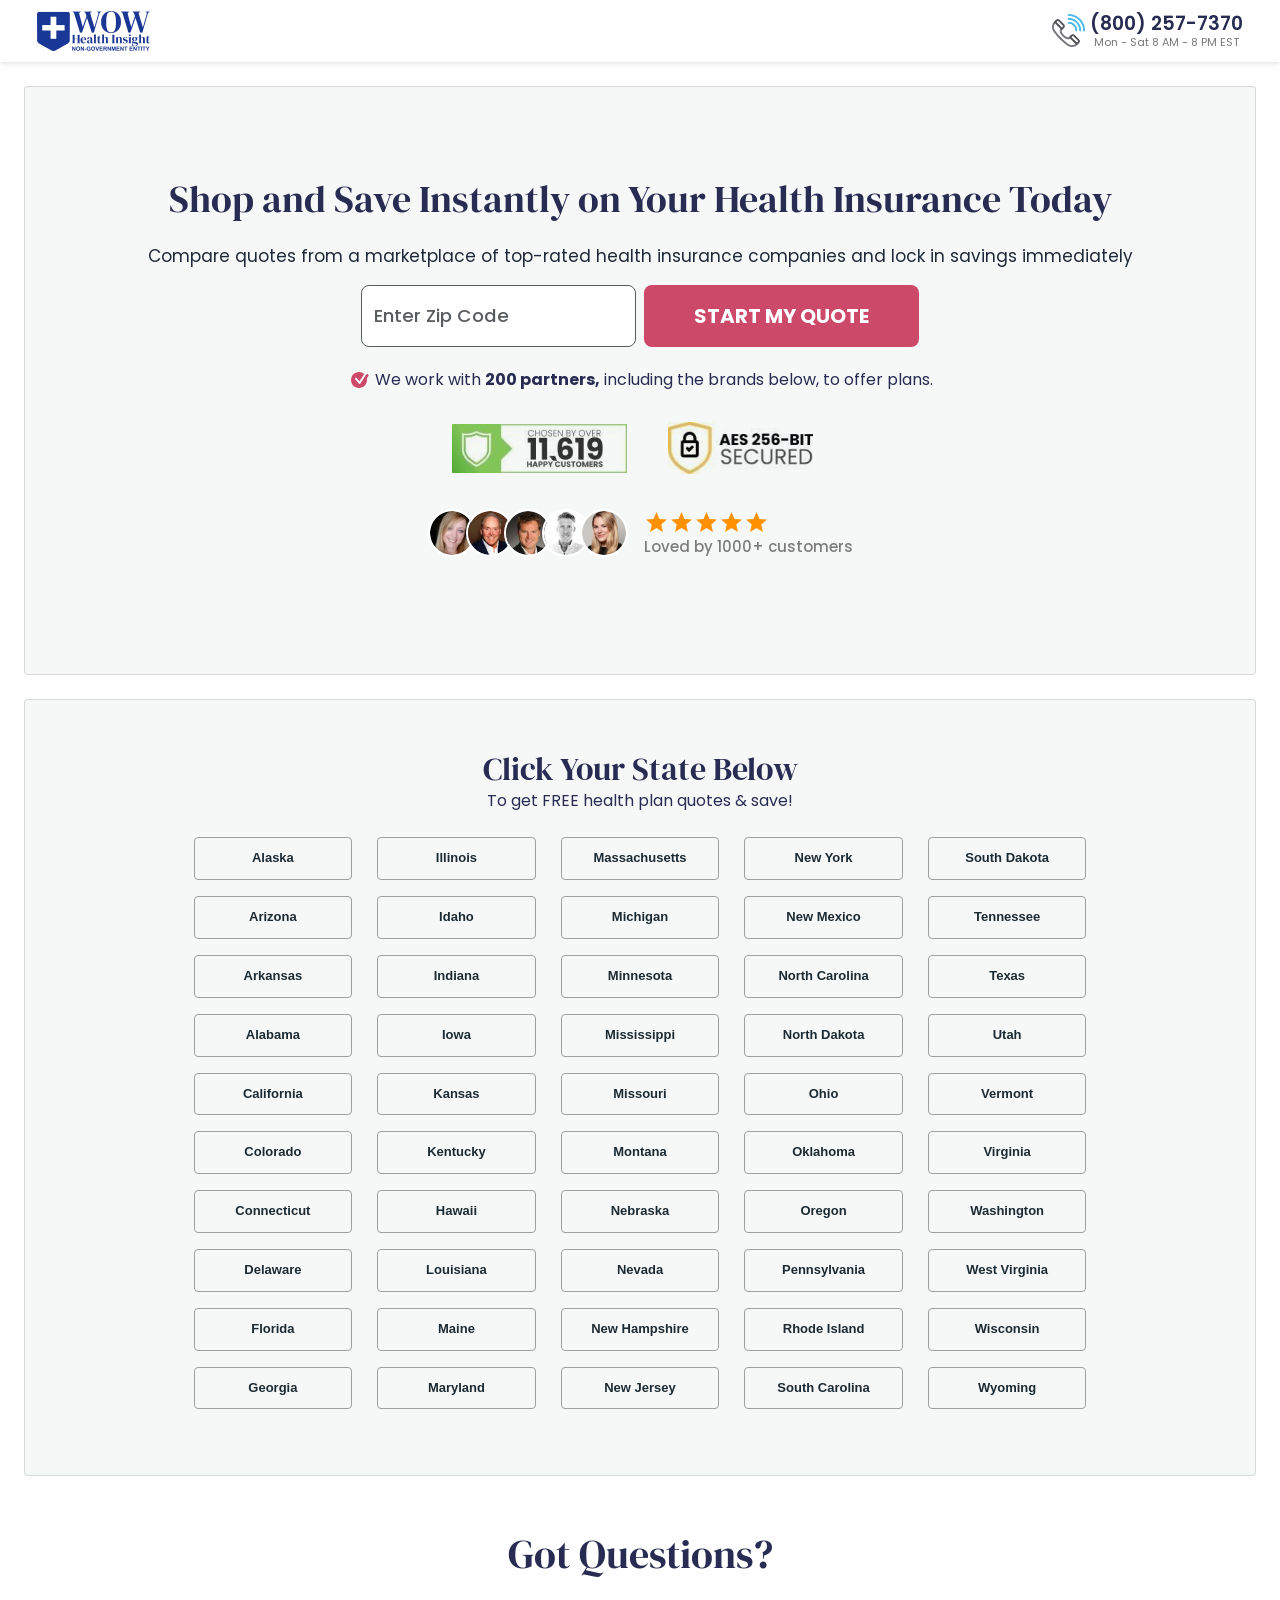
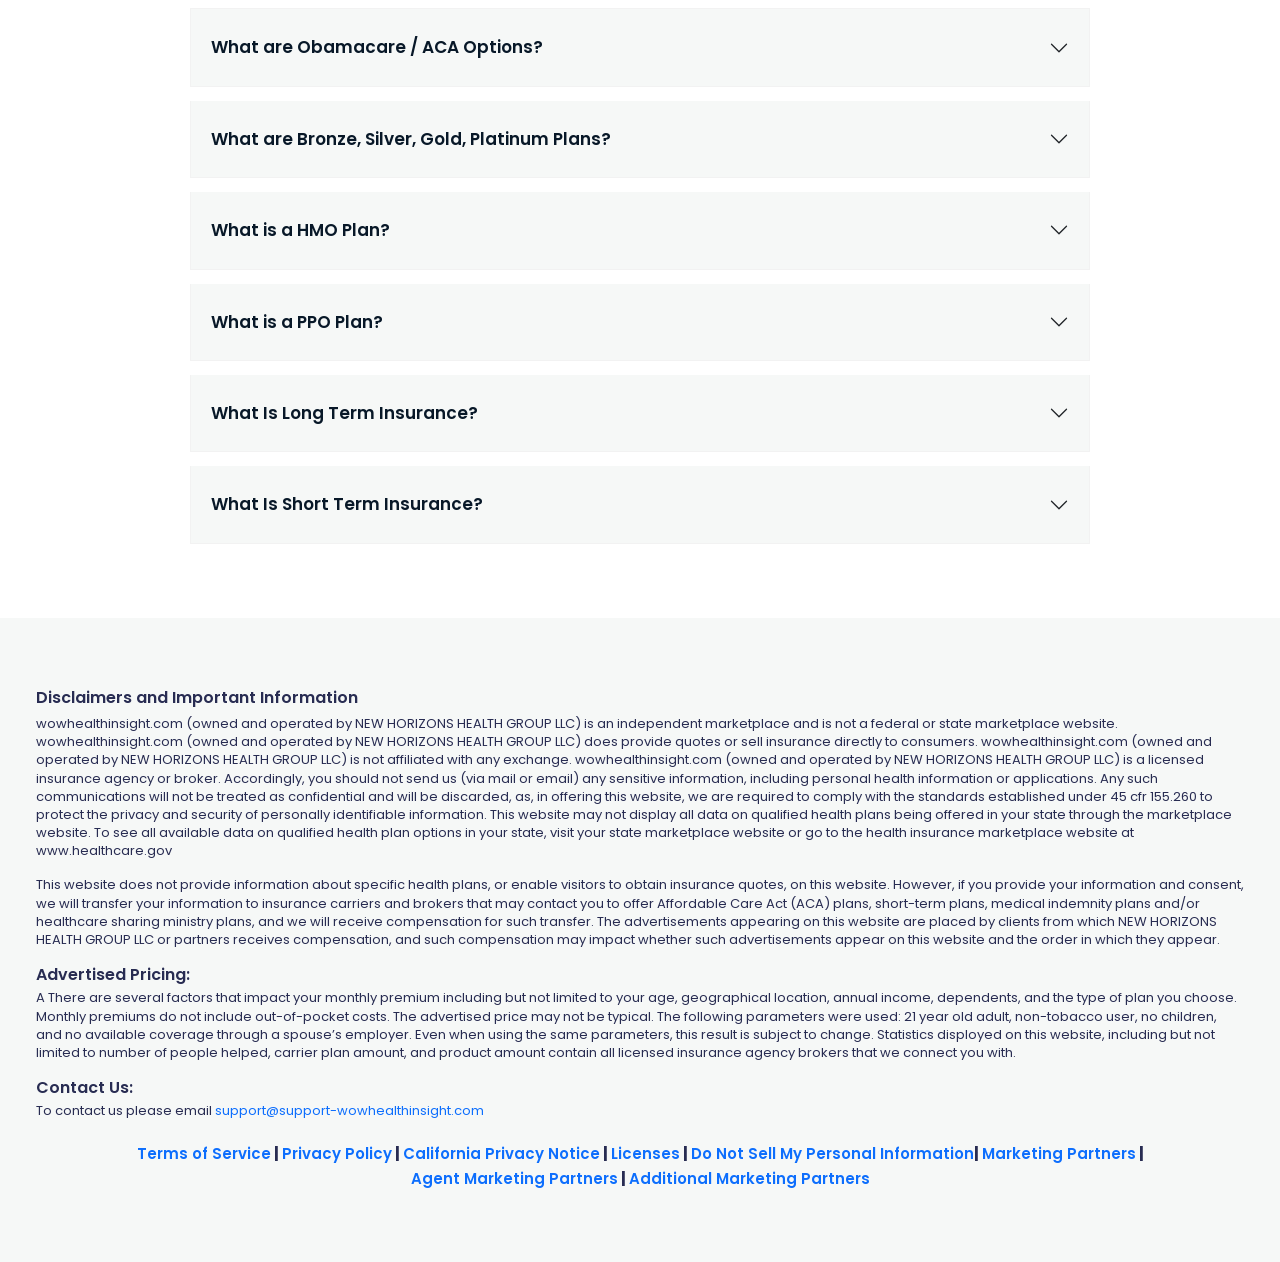
==== commit dc09a14e: "added v5 landing page" ====
--- a/index.html
+++ b/index.html
@@ -106,286 +106,15 @@
     <!-- /.alert -->
 
     <!-- Hero Section -->
-    <div class="hero-area-wrapper">
-      <section
-        class="hero-area border-s-light m-4 sm:m-10 p-6 sm:p-10 rounded-2xl md:py-6 md:mt-4 md:mx-32"
-      >
-        <div class="container">
-          <div class="col gx-0 align-items-center justify-content-center">
-            <div class="col-lg-12">
-              <div class="d-none">
-                <div class="mob-google">
-                  <div class="star-flex">
-                    <svg
-                      xmlns="http://www.w3.org/2000/svg"
-                      xmlns:xlink="http://www.w3.org/1999/xlink"
-                      aria-hidden="true"
-                      role="img"
-                      class="iconify iconify--ic"
-                      width="100%"
-                      height="100%"
-                      preserveAspectRatio="xMidYMid meet"
-                      viewBox="0 0 24 24"
-                    >
-                      <path
-                        fill="currentColor"
-                        d="M12 17.27L18.18 21l-1.64-7.03L22 9.24l-7.19-.61L12 2L9.19 8.63L2 9.24l5.46 4.73L5.82 21L12 17.27z"
-                      ></path>
-                    </svg>
-                    <svg
-                      xmlns="http://www.w3.org/2000/svg"
-                      xmlns:xlink="http://www.w3.org/1999/xlink"
-                      aria-hidden="true"
-                      role="img"
-                      class="iconify iconify--ic"
-                      width="100%"
-                      height="100%"
-                      preserveAspectRatio="xMidYMid meet"
-                      viewBox="0 0 24 24"
-                    >
-                      <path
-                        fill="currentColor"
-                        d="M12 17.27L18.18 21l-1.64-7.03L22 9.24l-7.19-.61L12 2L9.19 8.63L2 9.24l5.46 4.73L5.82 21L12 17.27z"
-                      ></path>
-                    </svg>
-                    <svg
-                      xmlns="http://www.w3.org/2000/svg"
-                      xmlns:xlink="http://www.w3.org/1999/xlink"
-                      aria-hidden="true"
-                      role="img"
-                      class="iconify iconify--ic"
-                      width="100%"
-                      height="100%"
-                      preserveAspectRatio="xMidYMid meet"
-                      viewBox="0 0 24 24"
-                    >
-                      <path
-                        fill="currentColor"
-                        d="M12 17.27L18.18 21l-1.64-7.03L22 9.24l-7.19-.61L12 2L9.19 8.63L2 9.24l5.46 4.73L5.82 21L12 17.27z"
-                      ></path>
-                    </svg>
-                    <svg
-                      xmlns="http://www.w3.org/2000/svg"
-                      xmlns:xlink="http://www.w3.org/1999/xlink"
-                      aria-hidden="true"
-                      role="img"
-                      class="iconify iconify--ic"
-                      width="100%"
-                      height="100%"
-                      preserveAspectRatio="xMidYMid meet"
-                      viewBox="0 0 24 24"
-                    >
-                      <path
-                        fill="currentColor"
-                        d="M12 17.27L18.18 21l-1.64-7.03L22 9.24l-7.19-.61L12 2L9.19 8.63L2 9.24l5.46 4.73L5.82 21L12 17.27z"
-                      ></path>
-                    </svg>
-                    <svg
-                      xmlns="http://www.w3.org/2000/svg"
-                      xmlns:xlink="http://www.w3.org/1999/xlink"
-                      aria-hidden="true"
-                      role="img"
-                      class="iconify iconify--ic"
-                      width="100%"
-                      height="100%"
-                      preserveAspectRatio="xMidYMid meet"
-                      viewBox="0 0 24 24"
-                    >
-                      <path
-                        fill="currentColor"
-                        d="M12 17.27L18.18 21l-1.64-7.03L22 9.24l-7.19-.61L12 2L9.19 8.63L2 9.24l5.46 4.73L5.82 21L12 17.27z"
-                      ></path>
-                    </svg>
-                  </div>
-                  <!-- /.star-flex -->
-                  <p>Top Level Service</p>
-                </div>
-                <!-- /.mob-google -->
-              </div>
-              <!-- /.d-lg-none -->
-
-              <div class="hero-left">
-                <h1 id="headerText" class="text-center"></h1>
-
-                <p class="sub-text text-center" id="subHeader"></p>
-
-                <form
-                  onSubmit="return false;"
-                  class="col-md-6 col-sm-12D mx-auto"
-                >
-                  <div class="form-con rounded">
-                    <input
-                      type="text"
-                      class="form-control input-fil"
-                      placeholder="Enter Zip Code"
-                      id="zipcode"
-                    />
-                    <button class="btn-action" type="button" id="button1">
-                      <span class="desktop-only"> START MY QUOTE </span>
-                      <span class="mobile-only"> Lock in Savings Today </span>
-                      <svg
-                        class="mobile-only"
-                        width="24"
-                        height="24"
-                        viewBox="0 0 24 24"
-                        fill="none"
-                        xmlns="http://www.w3.org/2000/svg"
-                      >
-                        <path
-                          d="M9 18L15 12L9 6"
-                          stroke="#fff"
-                          stroke-width="2"
-                          stroke-linecap="round"
-                          stroke-linejoin="round"
-                        ></path>
-                      </svg>
-                    </button>
-                  </div>
-                  <!-- /.form-con -->
-                </form>
-                <div class="mobile-only text-center">
-                  <p class="mb-3" style="font-size: 17px; font-weight: 500">
-                    Speak directly with a licensed agent
-                  </p>
-                  <a
-                    class="globalFooter__telephoneNum w-100"
-                    href="tel:8002577370"
-                    style="max-width: 100%; background: #fd7602"
-                  >
-                    <svg
-                      class="globalFooter__phoneCallIcon"
-                      width="24"
-                      height="25"
-                      viewBox="0 0 24 25"
-                      fill="white"
-                      xmlns="http://www.w3.org/2000/svg"
-                    >
-                      <g clip-path="url(#clip0_1672_1533)">
-                        <path
-                          d="M8.22976 5.72673C8.70273 6.53527 8.6757 6.85868 8.00003 7.50551C7.44597 8.04453 6.79733 8.51618 6.22976 9.04173C5.41895 9.79636 5.28381 10.1871 5.81084 11.1574C6.29733 12.0737 6.86489 12.9901 7.5676 13.7447C9.40543 15.766 11.5271 17.4909 13.8514 18.9597C14.7703 19.5392 15.1622 19.4583 15.8649 18.6229C16.3108 18.0973 16.7298 17.5313 17.1757 17.0058C17.8514 16.2107 18.2568 16.1434 19.1487 16.6689C20.4595 17.437 21.7838 18.2051 23.0811 18.9732C24.0676 19.5527 24.1757 19.8626 23.7568 20.9407C22.8784 23.245 20.3379 24.8486 17.7973 24.7138C15.5406 24.606 13.5271 23.7436 11.6352 22.5982C7.66219 20.186 4.28381 17.1405 2.02706 13.017C1.10814 11.3326 0.500029 9.54032 0.12165 7.66722C-0.37835 5.10686 0.689218 3.23375 2.6757 1.77839C3.28381 1.3337 3.09462 1.46845 3.86489 0.915953C4.35138 0.565588 5.16219 0.71382 5.55408 1.34717C8.22976 5.72673 8.22976 5.72673 8.22976 5.72673Z"
-                        ></path>
-                      </g>
-                      <defs>
-                        <clipPath id="clip0_1672_1533">
-                          <rect
-                            width="24"
-                            height="24"
-                            fill="white"
-                            transform="translate(0 0.727295)"
-                          ></rect>
-                        </clipPath>
-                      </defs>
-                    </svg>
-                    <span class="js-medicare-swap-inline" style="display: none"
-                      >1&nbsp;</span
-                    >
-                    (800) 257-7370
-                  </a>
-                </div>
-
-                <div class="desktop-only text-center">
-                  <div
-                    class="d-flex flex-column justify-content-center align-items-center gap-2 md-gap-0 mt-2 mb-2 md-mt-8"
-                  >
-                    <!-- <div
-                      class="d-flex justify-content-center align-items-center gap-2"
-                    >
-                      
-                      <span class="md-block mobile-size">
-                        We've helped <b>2467 people</b> from this month.
-                      </span>
-                    </div> -->
-                    <div class="d-md-block d-lg-block d-none">
-                      <p>
-                        <svg
-                          xmlns="http://www.w3.org/2000/svg"
-                          x="0px"
-                          y="0px"
-                          width="24"
-                          height="24"
-                          viewBox="0 0 72 72"
-                        >
-                          <path
-                            d="M62.991,18.668c1.854,1.2,2.386,3.677,1.186,5.531l-4.642,7.173C59.829,32.872,60,34.415,60,36	c0,13.25-10.75,24-24,24S12,49.25,12,36s10.75-24,24-24c5.99,0,11.46,2.2,15.67,5.83L37.48,39.76l-8.15-9.33	c-1.09-1.25-2.98-1.38-4.23-0.29c-1.25,1.09-1.38,2.98-0.29,4.23l10.76,12.34c0.58,0.65,1.4,1.03,2.26,1.03	c0.08,0,0.15-0.01,0.22-0.01c0.94-0.07,1.79-0.57,2.3-1.36l17.11-26.516C58.66,17.998,61.135,17.467,62.991,18.668z"
-                            fill="#CD496A"
-                          ></path>
-                        </svg>
-                        We work with
-                        <b class="text-gray-800">200 partners,</b> including the
-                        brands below, to offer plans.
-                      </p>
-                    </div>
-                  </div>
-
-                  <!-- /.single-flex -->
-                </div>
-                <!-- /.why-ch -->
-
-                <!-- /.avatar-flex -->
-              </div>
-              <!-- /.hero-left -->
-            </div>
-            <!-- /.col-lg-6 -->
-
-            <div class="col-lg-12 mt-3 d-block container-view" style="">
-              <div class="row gy-2 px-10 justify-content-center">
-                <div class="col-md-3 col-sm-6 mobile-view">
-                  <div class="simple-card">
-                    <div
-                      onclick="openQuestionPage()"
-                      class="card-single cursor-pointer"
-                    >
-                      <img src="./images/hero/badge-1.jpeg" alt="" />
-                    </div>
-                  </div>
-                </div>
-                <!-- /.col-lg-6 -->
-                <div class="col-md-3 col-sm-6 mobile-view">
-                  <div class="simple-card">
-                    <div
-                      onclick="openQuestionPage()"
-                      class="card-single cursor-pointer"
-                    >
-                      <img src="./images/hero/badge-2.jpeg" alt="" />
-                    </div>
-                  </div>
-                </div>
-                <!-- /.col-lg-6 -->
-                <!-- <div class="col-md-3 col-sm-4 mobile-view">
-                <div class="simple-card">
-                  <div
-                    onclick="openQuestionPage()"
-                    class="card-single cursor-pointer"
-                  >
-                    <img src="assets/img/hero/united.webp" alt="" />
-                  </div>
-                </div>
-              </div> -->
-                <!-- /.col-lg-6 -->
-                <!-- <div class="col-md-3 col-sm-4 mobile-view">
-                <div class="simple-card">
-                  <div
-                    onclick="openQuestionPage()"
-                    class="card-single cursor-pointer"
-                  >
-                    <img src="assets/img/hero/cigna-logo.svg" alt="" />
-                  </div>
-                </div>
-              </div> -->
-                <!-- /.col-lg-6 -->
-              </div>
-              <!-- /.row -->
-            </div>
-            <div class="avatar-flex">
-              <div class="avatar-img">
-                <img src="assets/img/users/1.webp" alt="" />
-                <img src="assets/img/users/2.webp" alt="" />
-                <img src="assets/img/users/3.webp" alt="" />
-                <img src="assets/img/users/4.webp" alt="" />
-                <img src="assets/img/users/5.webp" alt="" />
-              </div>
-              <!-- /.avatar-img -->
-              <div class="rate-flex">
+    <!-- <div class="hero-area-wrapper"> -->
+    <section
+      class="hero-area border-s-light m-4 sm:m-10 p-6 sm:p-10 rounded-2xl md:py-6 md:mt-4 md:mx-32"
+    >
+      <div class="container">
+        <div class="col gx-0 align-items-center justify-content-center">
+          <div class="col-lg-12">
+            <div class="d-none">
+              <div class="mob-google">
                 <div class="star-flex">
                   <svg
                     xmlns="http://www.w3.org/2000/svg"
@@ -469,17 +198,288 @@
                   </svg>
                 </div>
                 <!-- /.star-flex -->
-                <p>Loved by 1000+ customers</p>
-              </div>
-              <!-- /.rate-flex -->
+                <p>Top Level Service</p>
+              </div>
+              <!-- /.mob-google -->
             </div>
-            <!-- /.col-lg-6 -->
+            <!-- /.d-lg-none -->
+
+            <div class="hero-left">
+              <h1 id="headerText" class="text-center"></h1>
+
+              <p class="sub-text text-center" id="subHeader"></p>
+
+              <form
+                onSubmit="return false;"
+                class="col-md-6 col-sm-12D mx-auto"
+              >
+                <div class="form-con rounded">
+                  <input
+                    type="text"
+                    class="form-control input-fil"
+                    placeholder="Enter Zip Code"
+                    id="zipcode"
+                  />
+                  <button class="btn-action" type="button" id="button1">
+                    <span class="desktop-only"> START MY QUOTE </span>
+                    <span class="mobile-only"> Lock in Savings Today </span>
+                    <svg
+                      class="mobile-only"
+                      width="24"
+                      height="24"
+                      viewBox="0 0 24 24"
+                      fill="none"
+                      xmlns="http://www.w3.org/2000/svg"
+                    >
+                      <path
+                        d="M9 18L15 12L9 6"
+                        stroke="#fff"
+                        stroke-width="2"
+                        stroke-linecap="round"
+                        stroke-linejoin="round"
+                      ></path>
+                    </svg>
+                  </button>
+                </div>
+                <!-- /.form-con -->
+              </form>
+              <div class="mobile-only text-center">
+                <p class="mb-3" style="font-size: 17px; font-weight: 500">
+                  Speak directly with a licensed agent
+                </p>
+                <a
+                  class="globalFooter__telephoneNum w-100"
+                  href="tel:8002577370"
+                  style="max-width: 100%; background: #fd7602"
+                >
+                  <svg
+                    class="globalFooter__phoneCallIcon"
+                    width="24"
+                    height="25"
+                    viewBox="0 0 24 25"
+                    fill="white"
+                    xmlns="http://www.w3.org/2000/svg"
+                  >
+                    <g clip-path="url(#clip0_1672_1533)">
+                      <path
+                        d="M8.22976 5.72673C8.70273 6.53527 8.6757 6.85868 8.00003 7.50551C7.44597 8.04453 6.79733 8.51618 6.22976 9.04173C5.41895 9.79636 5.28381 10.1871 5.81084 11.1574C6.29733 12.0737 6.86489 12.9901 7.5676 13.7447C9.40543 15.766 11.5271 17.4909 13.8514 18.9597C14.7703 19.5392 15.1622 19.4583 15.8649 18.6229C16.3108 18.0973 16.7298 17.5313 17.1757 17.0058C17.8514 16.2107 18.2568 16.1434 19.1487 16.6689C20.4595 17.437 21.7838 18.2051 23.0811 18.9732C24.0676 19.5527 24.1757 19.8626 23.7568 20.9407C22.8784 23.245 20.3379 24.8486 17.7973 24.7138C15.5406 24.606 13.5271 23.7436 11.6352 22.5982C7.66219 20.186 4.28381 17.1405 2.02706 13.017C1.10814 11.3326 0.500029 9.54032 0.12165 7.66722C-0.37835 5.10686 0.689218 3.23375 2.6757 1.77839C3.28381 1.3337 3.09462 1.46845 3.86489 0.915953C4.35138 0.565588 5.16219 0.71382 5.55408 1.34717C8.22976 5.72673 8.22976 5.72673 8.22976 5.72673Z"
+                      ></path>
+                    </g>
+                    <defs>
+                      <clipPath id="clip0_1672_1533">
+                        <rect
+                          width="24"
+                          height="24"
+                          fill="white"
+                          transform="translate(0 0.727295)"
+                        ></rect>
+                      </clipPath>
+                    </defs>
+                  </svg>
+                  <span class="js-medicare-swap-inline" style="display: none"
+                    >1&nbsp;</span
+                  >
+                  (800) 257-7370
+                </a>
+              </div>
+
+              <div class="desktop-only text-center">
+                <div
+                  class="d-flex flex-column justify-content-center align-items-center gap-2 md-gap-0 mt-2 mb-2 md-mt-8"
+                >
+                  <!-- <div
+                      class="d-flex justify-content-center align-items-center gap-2"
+                    >
+                      
+                      <span class="md-block mobile-size">
+                        We've helped <b>2467 people</b> from this month.
+                      </span>
+                    </div> -->
+                  <div class="d-md-block d-lg-block d-none">
+                    <p>
+                      <svg
+                        xmlns="http://www.w3.org/2000/svg"
+                        x="0px"
+                        y="0px"
+                        width="24"
+                        height="24"
+                        viewBox="0 0 72 72"
+                      >
+                        <path
+                          d="M62.991,18.668c1.854,1.2,2.386,3.677,1.186,5.531l-4.642,7.173C59.829,32.872,60,34.415,60,36	c0,13.25-10.75,24-24,24S12,49.25,12,36s10.75-24,24-24c5.99,0,11.46,2.2,15.67,5.83L37.48,39.76l-8.15-9.33	c-1.09-1.25-2.98-1.38-4.23-0.29c-1.25,1.09-1.38,2.98-0.29,4.23l10.76,12.34c0.58,0.65,1.4,1.03,2.26,1.03	c0.08,0,0.15-0.01,0.22-0.01c0.94-0.07,1.79-0.57,2.3-1.36l17.11-26.516C58.66,17.998,61.135,17.467,62.991,18.668z"
+                          fill="#CD496A"
+                        ></path>
+                      </svg>
+                      We work with
+                      <b class="text-gray-800">200 partners,</b> including the
+                      brands below, to offer plans.
+                    </p>
+                  </div>
+                </div>
+
+                <!-- /.single-flex -->
+              </div>
+              <!-- /.why-ch -->
+
+              <!-- /.avatar-flex -->
+            </div>
+            <!-- /.hero-left -->
           </div>
-          <!-- /.row -->
-        </div>
-        <!-- /.container -->
-      </section>
-    </div>
+          <!-- /.col-lg-6 -->
+
+          <div class="col-lg-12 mt-3 d-block container-view" style="">
+            <div class="row gy-2 px-10 justify-content-center">
+              <div class="col-md-3 col-sm-6 mobile-view">
+                <div class="simple-card">
+                  <div
+                    onclick="openQuestionPage()"
+                    class="card-single cursor-pointer"
+                  >
+                    <img src="./images/hero/badge-1.jpeg" alt="" />
+                  </div>
+                </div>
+              </div>
+              <!-- /.col-lg-6 -->
+              <div class="col-md-3 col-sm-6 mobile-view">
+                <div class="simple-card">
+                  <div
+                    onclick="openQuestionPage()"
+                    class="card-single cursor-pointer"
+                  >
+                    <img src="./images/hero/badge-2.jpeg" alt="" />
+                  </div>
+                </div>
+              </div>
+              <!-- /.col-lg-6 -->
+              <!-- <div class="col-md-3 col-sm-4 mobile-view">
+                <div class="simple-card">
+                  <div
+                    onclick="openQuestionPage()"
+                    class="card-single cursor-pointer"
+                  >
+                    <img src="assets/img/hero/united.webp" alt="" />
+                  </div>
+                </div>
+              </div> -->
+              <!-- /.col-lg-6 -->
+              <!-- <div class="col-md-3 col-sm-4 mobile-view">
+                <div class="simple-card">
+                  <div
+                    onclick="openQuestionPage()"
+                    class="card-single cursor-pointer"
+                  >
+                    <img src="assets/img/hero/cigna-logo.svg" alt="" />
+                  </div>
+                </div>
+              </div> -->
+              <!-- /.col-lg-6 -->
+            </div>
+            <!-- /.row -->
+          </div>
+          <div class="avatar-flex">
+            <div class="avatar-img">
+              <img src="assets/img/users/1.webp" alt="" />
+              <img src="assets/img/users/2.webp" alt="" />
+              <img src="assets/img/users/3.webp" alt="" />
+              <img src="assets/img/users/4.webp" alt="" />
+              <img src="assets/img/users/5.webp" alt="" />
+            </div>
+            <!-- /.avatar-img -->
+            <div class="rate-flex">
+              <div class="star-flex">
+                <svg
+                  xmlns="http://www.w3.org/2000/svg"
+                  xmlns:xlink="http://www.w3.org/1999/xlink"
+                  aria-hidden="true"
+                  role="img"
+                  class="iconify iconify--ic"
+                  width="100%"
+                  height="100%"
+                  preserveAspectRatio="xMidYMid meet"
+                  viewBox="0 0 24 24"
+                >
+                  <path
+                    fill="currentColor"
+                    d="M12 17.27L18.18 21l-1.64-7.03L22 9.24l-7.19-.61L12 2L9.19 8.63L2 9.24l5.46 4.73L5.82 21L12 17.27z"
+                  ></path>
+                </svg>
+                <svg
+                  xmlns="http://www.w3.org/2000/svg"
+                  xmlns:xlink="http://www.w3.org/1999/xlink"
+                  aria-hidden="true"
+                  role="img"
+                  class="iconify iconify--ic"
+                  width="100%"
+                  height="100%"
+                  preserveAspectRatio="xMidYMid meet"
+                  viewBox="0 0 24 24"
+                >
+                  <path
+                    fill="currentColor"
+                    d="M12 17.27L18.18 21l-1.64-7.03L22 9.24l-7.19-.61L12 2L9.19 8.63L2 9.24l5.46 4.73L5.82 21L12 17.27z"
+                  ></path>
+                </svg>
+                <svg
+                  xmlns="http://www.w3.org/2000/svg"
+                  xmlns:xlink="http://www.w3.org/1999/xlink"
+                  aria-hidden="true"
+                  role="img"
+                  class="iconify iconify--ic"
+                  width="100%"
+                  height="100%"
+                  preserveAspectRatio="xMidYMid meet"
+                  viewBox="0 0 24 24"
+                >
+                  <path
+                    fill="currentColor"
+                    d="M12 17.27L18.18 21l-1.64-7.03L22 9.24l-7.19-.61L12 2L9.19 8.63L2 9.24l5.46 4.73L5.82 21L12 17.27z"
+                  ></path>
+                </svg>
+                <svg
+                  xmlns="http://www.w3.org/2000/svg"
+                  xmlns:xlink="http://www.w3.org/1999/xlink"
+                  aria-hidden="true"
+                  role="img"
+                  class="iconify iconify--ic"
+                  width="100%"
+                  height="100%"
+                  preserveAspectRatio="xMidYMid meet"
+                  viewBox="0 0 24 24"
+                >
+                  <path
+                    fill="currentColor"
+                    d="M12 17.27L18.18 21l-1.64-7.03L22 9.24l-7.19-.61L12 2L9.19 8.63L2 9.24l5.46 4.73L5.82 21L12 17.27z"
+                  ></path>
+                </svg>
+                <svg
+                  xmlns="http://www.w3.org/2000/svg"
+                  xmlns:xlink="http://www.w3.org/1999/xlink"
+                  aria-hidden="true"
+                  role="img"
+                  class="iconify iconify--ic"
+                  width="100%"
+                  height="100%"
+                  preserveAspectRatio="xMidYMid meet"
+                  viewBox="0 0 24 24"
+                >
+                  <path
+                    fill="currentColor"
+                    d="M12 17.27L18.18 21l-1.64-7.03L22 9.24l-7.19-.61L12 2L9.19 8.63L2 9.24l5.46 4.73L5.82 21L12 17.27z"
+                  ></path>
+                </svg>
+              </div>
+              <!-- /.star-flex -->
+              <p>Loved by 1000+ customers</p>
+            </div>
+            <!-- /.rate-flex -->
+          </div>
+          <!-- /.col-lg-6 -->
+        </div>
+        <!-- /.row -->
+      </div>
+      <!-- /.container -->
+    </section>
+    <!-- </div> -->
     <!-- /.hero-area -->
 
     <!-- States section -->
--- a/style4_minified.css
+++ b/style4_minified.css
@@ -325,8 +325,8 @@
   .hero-area {
     padding-left: 0px !important;
     padding-right: 0px !important;
-    margin-right: 0px !important;
-    margin-left: 0px !important;
+    margin-right: 10px !important;
+    margin-left: 10px !important;
   }
   .container-view {
     height: 60px;
